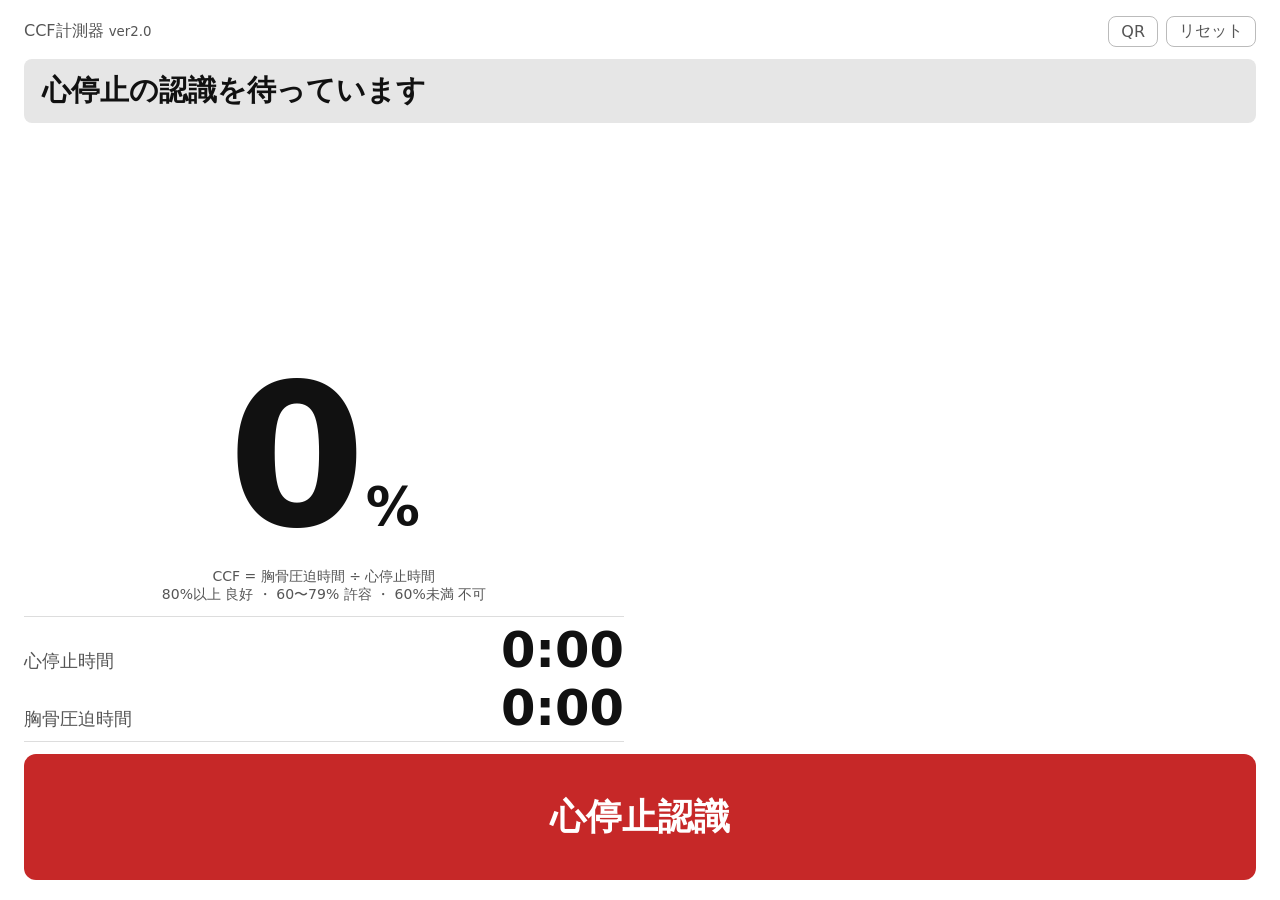
==== index.html @ 2d4a33b4 "「結果を表示」と「結果を渡す」、スマホ用と大きな画面用の表示 - 終了後のボタンを「結果を表示」と「結果を渡す」にした - 「結果を渡す」で、QR コード・リンク・リンクを送るボタンを 1 つの画面に" ====
<!DOCTYPE html>
<!--

This program is a modified version of "CCF 1.3.1" (https://lawngreen.github.io/CCF/).

Copyright 2016 Takeshi KODAKA
kodaka@tokyo-med.ac.jp

Copyright 2023-2026 keiimai (https://github.com/keiimai)
Modified from the original. Last modified: 2026-10-24.

This program is free software:
you can redistribute it and/or modify it under the terms of the GNU General Public License
as published by the Free Software Foundation,
either version 3 of the License, or (at your option) any later version.

This program is distributed in the hope that it will be useful,
but WITHOUT ANY WARRANTY;
without even the implied warranty of MERCHANTABILITY or FITNESS FOR A PARTICULAR PURPOSE.
See the GNU General Public License for more details.

You should have received a copy of the GNU General Public License along with this program
(see the LICENSE file).
If not, see <https://www.gnu.org/licenses/>.

-->
<html lang="ja">
<head>
  <meta charset="UTF-8" />
  <meta name="viewport" content="width=device-width, initial-scale=1.0, viewport-fit=cover" />
  <title>川崎ECCトレーニングサイト CCF計測器 ver2.0</title>
  <link rel="stylesheet" href="css/style.css" />
  <link rel="stylesheet" href="css/qr.css" />
  <link rel="manifest" href="manifest.webmanifest" />
  <link rel="apple-touch-icon" href="icons/icon-180.png" />
  <meta name="theme-color" content="#228b22" />
</head>

<body>
  <div class="app">
    <header>
      <span class="title">CCF計測器 <small>ver2.0</small></span>
      <div class="header-buttons">
        <button type="button" id="button-qr">QR</button>
        <button type="button" id="button-reset">リセット</button>
      </div>
    </header>

    <div id="status-banner" class="banner tone-neutral">
      <span id="status-text">心停止の認識を待っています</span>
      <span id="live-gap" class="num"></span>
    </div>

    <div id="ccf-block" class="ccf">
      <div><span id="ccf-value" class="num">0</span><span class="ccf-unit">%</span></div>
      <span id="ccf-rating"></span>
    </div>
    <p id="legend" class="legend"></p>

    <dl class="times">
      <div><dt>心停止時間</dt><dd id="time-arrest" class="num">0:00</dd></div>
      <div><dt>胸骨圧迫時間</dt><dd id="time-compression" class="num">0:00</dd></div>
    </dl>

    <section class="log-area">
      <p id="log-summary"></p>
      <ol id="log" class="num"></ol>
    </section>

    <div class="controls">
      <button type="button" id="button-finish" hidden>終了（ROSC・蘇生中止）</button>
      <div id="main-row" class="main-row">
        <button type="button" id="button-main" class="tone-arrest">心停止認識</button>
        <button type="button" id="button-defib" hidden><span id="defib-label">初回除細動</span><span id="defib-elapsed" class="num"></span></button>
      </div>
      <div id="result-row" class="result-row" hidden>
        <button type="button" id="button-show-result">結果を表示</button>
        <button type="button" id="button-handoff">結果を渡す</button>
      </div>
    </div>
  </div>

  <div id="qr-overlay" class="qr-overlay" data-opener="button-qr" role="dialog" aria-modal="true" aria-label="このページの QR コード" hidden>
    <p class="qr-heading">このページの QR コード</p>
    <!-- QR コードの画像と URL は src/make_qr.py で作る（手で書き換えない） -->
    <!-- qr:begin -->
    <img class="qr-image" width="37" height="37" alt="QR コード：https://keiimai.github.io/kwskCCF/"
      src="[data-uri]" />
    <p class="qr-url">https://keiimai.github.io/kwskCCF/</p>
    <!-- qr:end -->
    <p class="qr-trademark">QRコードは株式会社デンソーウェーブの登録商標です</p>
    <button type="button" class="qr-close">閉じる</button>
  </div>

  <div id="handoff-overlay" class="qr-overlay" role="dialog" aria-modal="true" aria-label="結果を渡す" hidden>
    <p class="qr-heading">結果を渡す</p>
    <canvas id="handoff-qr" class="qr-image handoff-qr" role="img" aria-label="結果ページを開く図"></canvas>
    <p class="qr-note">iPad などのカメラで読み取ると、<br />大きな画面で結果が開きます。</p>
    <p class="handoff-hint">カメラで読めない PC には、リンクを送ります。</p>
    <input type="text" id="handoff-url" class="link-field qr-keep" readonly aria-label="結果ページのリンク" />
    <button type="button" id="handoff-send" class="handoff-send qr-keep"></button>
    <p id="handoff-message" class="qr-note handoff-message" aria-live="polite"></p>
    <button type="button" class="qr-close">閉じる</button>
  </div>

  <script src="js/timer.js"></script>
  <script src="js/labels.js"></script>
  <script src="js/qrcode.js"></script>
  <script src="js/share.js"></script>
  <script src="js/handoff.js"></script>
  <script src="js/app.js"></script>
  <script src="js/qr.js"></script>
  <script src="js/offline.js"></script>
</body>
</html>
---- css/style.css ----
/*
 * SPDX-License-Identifier: GPL-3.0-or-later
 * Copyright 2016 Takeshi KODAKA (original: CCF 1.3.1)
 * Copyright 2023-2026 keiimai (modifications)
 */

/* 色。js/labels.js の tone と対応する */
:root {
  --text: #111;
  --muted: #555;
  --line: #ddd;
  --neutral: #e6e6e6;

  --good: #1e7b34;        /* 良好・圧迫中 */
  --good-bg: #e3f4e6;
  --good-fill: #228b22;

  --acceptable: #8a5a00;  /* 許容・初回圧迫前・中断中・除細動前 */
  --acceptable-bg: #fff1c2;
  --warning-fill: #f2b705;
  --on-warning: #2b1d00;

  --poor: #b71c1c;        /* 不可・10秒超の中断・1分超の除細動 */
  --poor-bg: #fde7e7;
  --danger-fill: #c62828;

  --start-fill: #2f3b45;  /* 圧迫開始ボタン */
}

html,
body {
  height: 100%;
}

body {
  margin: 0;
  background-color: #fff;
  color: var(--text);
  font-family: system-ui, -apple-system, "Hiragino Sans", "Noto Sans JP", sans-serif;
}

/* 画面の高さに収め、ボタンは常に一番下に置く。ログだけがスクロールする */
.app {
  display: flex;
  flex-direction: column;
  gap: 8px;
  height: 100vh;
  height: 100dvh;
  max-width: 640px;
  margin: 0 auto;
  padding: 8px 12px calc(12px + env(safe-area-inset-bottom));
  box-sizing: border-box;
}

.num {
  font-variant-numeric: tabular-nums;
}

button {
  -webkit-appearance: none;
  appearance: none;
  font-family: inherit;
  border-radius: 8px;
  cursor: pointer;
  /* 連打したときにダブルタップで拡大されたり文字が選択されたりしないように */
  touch-action: manipulation;
  -webkit-user-select: none;
  user-select: none;
  -webkit-tap-highlight-color: transparent;
}

[hidden] {
  display: none !important;
}

header {
  display: flex;
  justify-content: space-between;
  align-items: center;
}

.title {
  font-size: 14px;
  color: var(--muted);
}

.header-buttons {
  display: flex;
  gap: 8px;
}

#button-qr,
#button-reset {
  font-size: 14px;
  padding: 4px 12px;
  background-color: #fff;
  color: var(--muted);
  border: 1px solid #bbb;
}

.banner {
  display: flex;
  justify-content: space-between;
  align-items: center;
  border-radius: 8px;
  padding: 10px 14px;
  font-size: clamp(18px, 5.5vw, 28px);
  font-weight: bold;
}

.banner.tone-neutral { background-color: var(--neutral); color: var(--text); }
.banner.tone-warning { background-color: var(--warning-fill); color: var(--on-warning); }
.banner.tone-good { background-color: var(--good-fill); color: #fff; }
.banner.tone-danger { background-color: var(--danger-fill); color: #fff; }

.ccf {
  display: flex;
  align-items: center;
  justify-content: center;
  gap: 12px;
  font-weight: bold;
}

#ccf-value {
  font-size: clamp(64px, 26vw, 160px);
  line-height: 1;
}

.ccf-unit {
  font-size: clamp(24px, 8vw, 56px);
}

#ccf-rating {
  font-size: clamp(18px, 5.5vw, 30px);
  padding: 4px 12px;
  border-radius: 8px;
}

#ccf-rating:empty {
  display: none;
}

.rating-good { color: var(--good); }
.rating-good #ccf-rating { background-color: var(--good-bg); }
.rating-acceptable { color: var(--acceptable); }
.rating-acceptable #ccf-rating { background-color: var(--acceptable-bg); }
.rating-poor { color: var(--poor); }
.rating-poor #ccf-rating { background-color: var(--poor-bg); }

.legend {
  margin: 0;
  text-align: center;
  font-size: 12px;
  color: var(--muted);
  white-space: pre-line;
}

.times {
  margin: 0;
  padding: 4px 0;
  border-top: 1px solid var(--line);
  border-bottom: 1px solid var(--line);
}

.times div {
  display: flex;
  justify-content: space-between;
  align-items: baseline;
}

.times dt {
  font-size: 15px;
  color: var(--muted);
}

.times dd {
  margin: 0;
  font-size: clamp(24px, 7vw, 40px);
  font-weight: bold;
}

.log-area {
  flex: 1;
  min-height: 0;
  overflow-y: auto;
}

#log-summary {
  margin: 0 0 4px;
  font-size: 14px;
  color: var(--muted);
}

#log {
  list-style: none;
  margin: 0;
  padding: 0;
  display: flex;
  flex-direction: column;
  gap: 4px;
}

/* 1 行 = 見出し・長さ・始まった時刻。列の幅をそろえて、上から順に読めるようにする */
.log-item {
  display: grid;
  grid-template-columns: 9em 6.5em 1fr;
  align-items: baseline;
  gap: 8px;
  font-size: 15px;
  padding: 4px 8px;
  border-radius: 6px;
  background-color: #f3f3f3;
}

.log-duration {
  text-align: right;
}

.log-item.good {
  background-color: var(--good-bg);
  color: var(--good);
  font-weight: bold;
}

.log-item.over {
  background-color: var(--poor-bg);
  color: var(--poor);
  font-weight: bold;
}

.log-note {
  font-size: 12px;
  font-weight: normal;
  color: var(--muted);
}

.log-item.over .log-note {
  color: inherit;
}

/* 下のボタン。一番押す胸骨圧迫ボタンを一番大きく、親指の届く位置に置く。
   終了ボタンは 1 回押すと終了するので、押し間違えないよう胸骨圧迫ボタンとの間を空ける。
   初回除細動ボタンは胸骨圧迫ボタンの右に並べ、押すと消える */
.controls {
  display: flex;
  flex-direction: column;
  gap: 32px;
}

#button-finish {
  height: 44px;
  font-size: 16px;
  background-color: #fff;
  color: var(--text);
  border: 1px solid #bbb;
}

.main-row {
  display: flex;
  gap: 12px;
}

#button-main {
  flex: 1;
  height: clamp(88px, 16vh, 140px);
  font-size: clamp(22px, 7vw, 32px);
  font-weight: bold;
  color: #fff;
  border: none;
  border-radius: 12px;
}

#button-main.tone-arrest { background-color: var(--danger-fill); }
#button-main.tone-start { background-color: var(--start-fill); }
#button-main.tone-stop { background-color: var(--good-fill); }

#button-defib {
  width: 34%;
  font-size: clamp(16px, 4.8vw, 22px);
  font-weight: bold;
  border: none;
  border-radius: 12px;
}

#button-defib span {
  display: block;
}

#button-defib.tone-defib { background-color: var(--warning-fill); color: var(--on-warning); }
#button-defib.tone-late { background-color: var(--danger-fill); color: #fff; }

/* 終了後は、計測のボタンの場所に結果を渡すボタンを出す */
.result-row {
  display: flex;
  gap: 12px;
}

.result-row button {
  flex: 1;
  height: 72px;
  font-size: clamp(17px, 5vw, 22px);
  font-weight: bold;
  border-radius: 12px;
}

#button-show-result {
  background-color: var(--start-fill);
  color: #fff;
  border: none;
}

#button-handoff {
  background-color: #fff;
  color: var(--text);
  border: 1px solid #bbb;
}

/*
 * iPad や PC のブラウザなど、大きな画面（幅 768px 以上・高さ 600px 以上）。
 * 機種ではなく画面の大きさで切り替える（iPad の Safari は Mac と名乗ることがあるため）。
 * iPhone の横向きは高さが足りないので、スマホ用のままにする
 */
@media (min-width: 768px) and (min-height: 600px) {
  .app {
    max-width: 1400px;
    gap: 12px;
    padding: 16px 24px calc(20px + env(safe-area-inset-bottom));
  }

  .title,
  #button-qr,
  #button-reset { font-size: 16px; }

  .banner {
    padding: 12px 18px;
    font-size: clamp(24px, 3.2vh, 34px);
  }

  #ccf-value { font-size: clamp(120px, 22vh, 240px); }
  .ccf-unit { font-size: clamp(40px, 6vh, 72px); }
  #ccf-rating { font-size: clamp(24px, 3.4vh, 36px); }
  .legend { font-size: 14px; }
  .times dt { font-size: 18px; }
  .times dd { font-size: clamp(36px, 5.5vh, 56px); }
  #log-summary { font-size: 16px; }

  .log-item {
    font-size: 18px;
    padding: 6px 10px;
  }

  .log-note { font-size: 14px; }

  #button-finish {
    height: 52px;
    font-size: 18px;
  }

  #button-main {
    height: clamp(110px, 14vh, 160px);
    font-size: clamp(30px, 4vh, 40px);
  }

  #button-defib {
    width: 28%;
    font-size: clamp(22px, 3vh, 30px);
  }

  .result-row button {
    height: 88px;
    font-size: 26px;
  }
}

/* 大きな画面の横向き：左に CCF と時間、右にログを並べ、ボタンは下に横長に置く */
@media (min-width: 768px) and (min-height: 600px) and (orientation: landscape) {
  .app {
    display: grid;
    grid-template-columns: minmax(0, 1fr) minmax(0, 1fr);
    grid-template-rows: auto auto 1fr auto auto auto;
    grid-template-areas:
      "header header"
      "banner banner"
      "ccf log"
      "legend log"
      "times log"
      "controls controls";
    column-gap: 32px;
  }

  header { grid-area: header; }
  .banner { grid-area: banner; }
  /* CCF は説明のすぐ上に寄せる */
  .ccf { grid-area: ccf; align-self: end; }
  .legend { grid-area: legend; }
  .times { grid-area: times; }
  .log-area { grid-area: log; }
  .controls { grid-area: controls; }
}
---- css/qr.css ----
/*
 * SPDX-License-Identifier: GPL-3.0-or-later
 * Copyright 2023-2026 keiimai
 */

.qr-overlay {
  position: fixed;
  top: 0;
  right: 0;
  bottom: 0;
  left: 0;
  z-index: 2000;
  display: flex;
  flex-direction: column;
  align-items: center;
  justify-content: center;
  gap: 16px;
  padding: 16px;
  box-sizing: border-box;
  background-color: #fff;
  color: #111;
  font-family: system-ui, -apple-system, "Hiragino Sans", "Noto Sans JP", sans-serif;
  text-align: center;
}

.qr-overlay[hidden] {
  display: none;
}

.qr-heading {
  margin: 0;
  font-size: 20px;
  font-weight: bold;
}

/*
 * ページの QR は 1 マス = 1 ピクセルの小さな PNG、結果を渡す画面の図は canvas に描く。
 * 画面の幅と高さの小さいほうに合わせて拡大し、ぼやけないようにマスの角をそのまま保つ。
 */
.qr-image {
  display: block;
  width: min(80vw, 60vh);
  height: auto;
  image-rendering: crisp-edges;
  image-rendering: pixelated;
}

.qr-note {
  margin: 0;
  font-size: 15px;
  line-height: 1.5;
  white-space: pre-line;
}

/* 結果を渡す画面。説明やリンクの欄が増えるぶん、図を少し小さくする */
.handoff-qr {
  width: min(70vw, 40vh);
}

.handoff-hint {
  margin: 0;
  font-size: 13px;
  color: #555;
}

/* リンクの欄とボタンは、押しても画面を閉じない（.qr-keep） */
.link-field {
  box-sizing: border-box;
  width: min(90vw, 560px);
  padding: 10px 12px;
  border: 1px solid #bbb;
  border-radius: 8px;
  font-family: inherit;
  font-size: 14px;
  color: #111;
  background-color: #f7f7f7;
  -webkit-user-select: text;
  user-select: text;
}

.handoff-send {
  -webkit-appearance: none;
  appearance: none;
  width: min(90vw, 560px);
  height: 52px;
  border: none;
  border-radius: 12px;
  background-color: #2f3b45;
  color: #fff;
  font-family: inherit;
  font-size: 18px;
  font-weight: bold;
  cursor: pointer;
  touch-action: manipulation;
}

.handoff-message:empty {
  display: none;
}

.qr-url {
  margin: 0;
  font-size: 14px;
  color: #555;
  word-break: break-all;
}

/* 登録商標文。小さく、ただし読める大きさで表示する */
.qr-trademark {
  margin: 0;
  font-size: 12px;
  color: #555;
}

.qr-close {
  -webkit-appearance: none;
  appearance: none;
  font-family: inherit;
  font-size: 18px;
  padding: 10px 32px;
  border: 1px solid #bbb;
  border-radius: 8px;
  background-color: #fff;
  color: #111;
  cursor: pointer;
  touch-action: manipulation;
}
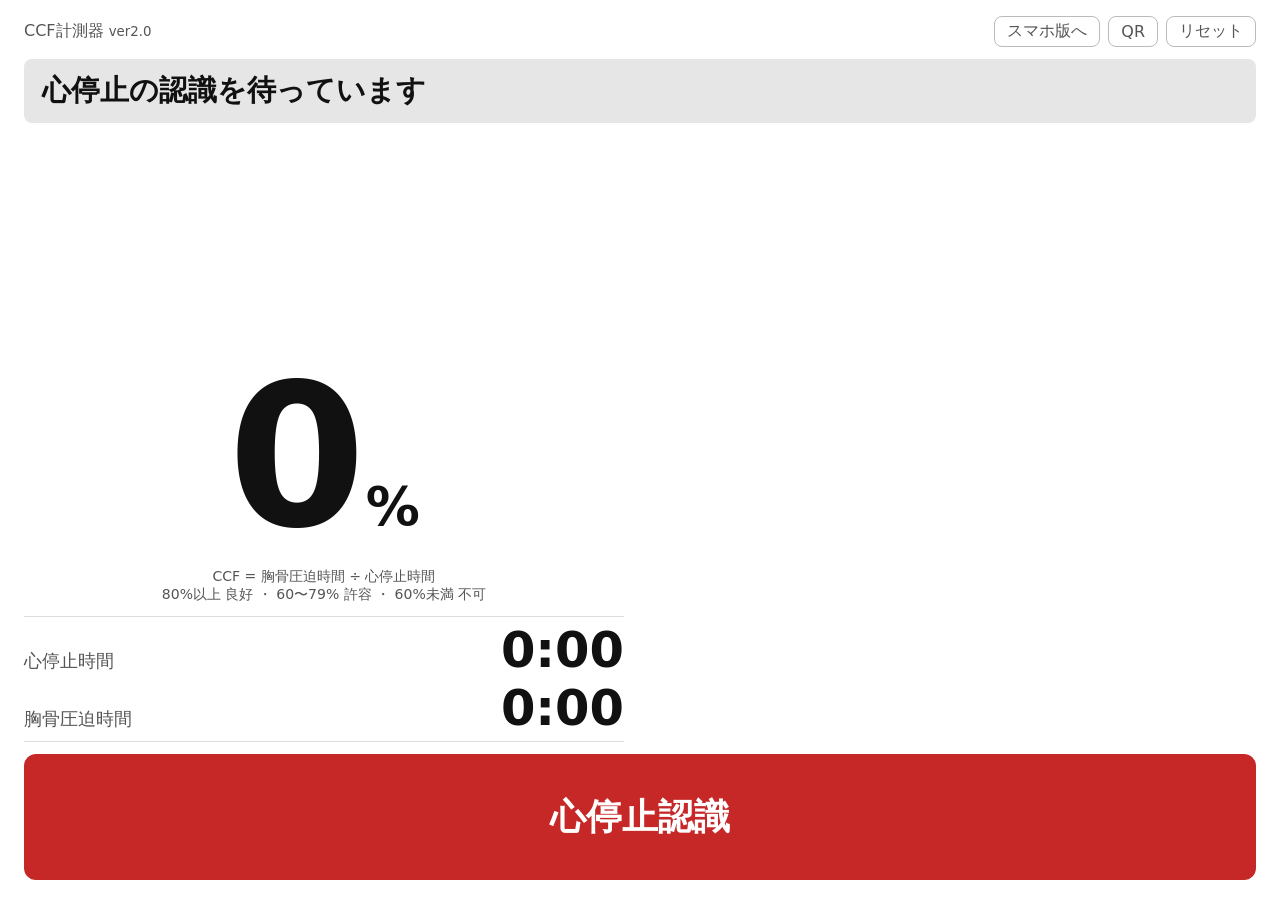
==== commit 2cf4bd99: "iPad や PC で、スマホ版とタブレット版を切り替えるボタンを付けた - 計測画面と結果ページの右上に「スマホ版へ」「タブレット版へ」を置いた（大きな画面のときだけ）。 - 大きな画面用の CSS" ====
--- a/index.html
+++ b/index.html
@@ -7,7 +7,7 @@
 kodaka@tokyo-med.ac.jp
 
 Copyright 2023-2026 keiimai (https://github.com/keiimai)
-Modified from the original. Last modified: 2026-10-24.
+Modified from the original. Last modified: 2026-10-27.
 
 This program is free software:
 you can redistribute it and/or modify it under the terms of the GNU General Public License
@@ -24,13 +24,14 @@
 If not, see <https://www.gnu.org/licenses/>.
 
 -->
-<html lang="ja">
+<html lang="ja" class="layout-auto">
 <head>
   <meta charset="UTF-8" />
   <meta name="viewport" content="width=device-width, initial-scale=1.0, viewport-fit=cover" />
   <title>川崎ECCトレーニングサイト CCF計測器 ver2.0</title>
   <link rel="stylesheet" href="css/style.css" />
   <link rel="stylesheet" href="css/qr.css" />
+  <script src="js/layout.js"></script>
   <link rel="manifest" href="manifest.webmanifest" />
   <link rel="apple-touch-icon" href="icons/icon-180.png" />
   <meta name="theme-color" content="#228b22" />
@@ -41,6 +42,7 @@
     <header>
       <span class="title">CCF計測器 <small>ver2.0</small></span>
       <div class="header-buttons">
+        <button type="button" id="button-layout">スマホ版へ</button>
         <button type="button" id="button-qr">QR</button>
         <button type="button" id="button-reset">リセット</button>
       </div>
--- a/css/style.css
+++ b/css/style.css
@@ -89,6 +89,7 @@
   gap: 8px;
 }
 
+#button-layout,
 #button-qr,
 #button-reset {
   font-size: 14px;
@@ -98,6 +99,17 @@
   border: 1px solid #bbb;
 }
 
+/* スマホ版とタブレット版の切り替え（js/layout.js）。どちらの表示も使える大きな画面でだけ出す */
+#button-layout {
+  display: none;
+}
+
+@media (min-width: 768px) and (min-height: 600px) {
+  #button-layout {
+    display: inline-block;
+  }
+}
+
 .banner {
   display: flex;
   justify-content: space-between;
@@ -121,17 +133,18 @@
   font-weight: bold;
 }
 
+/* スマホでは、ログが見える高さを残すため大きくしすぎない */
 #ccf-value {
-  font-size: clamp(64px, 26vw, 160px);
+  font-size: clamp(56px, 17vw, 96px);
   line-height: 1;
 }
 
 .ccf-unit {
-  font-size: clamp(24px, 8vw, 56px);
+  font-size: clamp(20px, 6vw, 36px);
 }
 
 #ccf-rating {
-  font-size: clamp(18px, 5.5vw, 30px);
+  font-size: clamp(16px, 4.8vw, 24px);
   padding: 4px 12px;
   border-radius: 8px;
 }
@@ -318,55 +331,57 @@
 /*
  * iPad や PC のブラウザなど、大きな画面（幅 768px 以上・高さ 600px 以上）。
  * 機種ではなく画面の大きさで切り替える（iPad の Safari は Mac と名乗ることがあるため）。
- * iPhone の横向きは高さが足りないので、スマホ用のままにする
+ * iPhone の横向きは高さが足りないので、スマホ用のままにする。
+ * 「スマホ版へ」を押すと <html> から layout-auto が外れ、大きな画面でもスマホ用の表示になる
  */
 @media (min-width: 768px) and (min-height: 600px) {
-  .app {
+  .layout-auto .app {
     max-width: 1400px;
     gap: 12px;
     padding: 16px 24px calc(20px + env(safe-area-inset-bottom));
   }
 
-  .title,
-  #button-qr,
-  #button-reset { font-size: 16px; }
-
-  .banner {
+  .layout-auto .title,
+  .layout-auto #button-layout,
+  .layout-auto #button-qr,
+  .layout-auto #button-reset { font-size: 16px; }
+
+  .layout-auto .banner {
     padding: 12px 18px;
     font-size: clamp(24px, 3.2vh, 34px);
   }
 
-  #ccf-value { font-size: clamp(120px, 22vh, 240px); }
-  .ccf-unit { font-size: clamp(40px, 6vh, 72px); }
-  #ccf-rating { font-size: clamp(24px, 3.4vh, 36px); }
-  .legend { font-size: 14px; }
-  .times dt { font-size: 18px; }
-  .times dd { font-size: clamp(36px, 5.5vh, 56px); }
-  #log-summary { font-size: 16px; }
-
-  .log-item {
+  .layout-auto #ccf-value { font-size: clamp(120px, 22vh, 240px); }
+  .layout-auto .ccf-unit { font-size: clamp(40px, 6vh, 72px); }
+  .layout-auto #ccf-rating { font-size: clamp(24px, 3.4vh, 36px); }
+  .layout-auto .legend { font-size: 14px; }
+  .layout-auto .times dt { font-size: 18px; }
+  .layout-auto .times dd { font-size: clamp(36px, 5.5vh, 56px); }
+  .layout-auto #log-summary { font-size: 16px; }
+
+  .layout-auto .log-item {
     font-size: 18px;
     padding: 6px 10px;
   }
 
-  .log-note { font-size: 14px; }
-
-  #button-finish {
+  .layout-auto .log-note { font-size: 14px; }
+
+  .layout-auto #button-finish {
     height: 52px;
     font-size: 18px;
   }
 
-  #button-main {
+  .layout-auto #button-main {
     height: clamp(110px, 14vh, 160px);
     font-size: clamp(30px, 4vh, 40px);
   }
 
-  #button-defib {
+  .layout-auto #button-defib {
     width: 28%;
     font-size: clamp(22px, 3vh, 30px);
   }
 
-  .result-row button {
+  .layout-auto .result-row button {
     height: 88px;
     font-size: 26px;
   }
@@ -374,7 +389,7 @@
 
 /* 大きな画面の横向き：左に CCF と時間、右にログを並べ、ボタンは下に横長に置く */
 @media (min-width: 768px) and (min-height: 600px) and (orientation: landscape) {
-  .app {
+  .layout-auto .app {
     display: grid;
     grid-template-columns: minmax(0, 1fr) minmax(0, 1fr);
     grid-template-rows: auto auto 1fr auto auto auto;
@@ -388,12 +403,12 @@
     column-gap: 32px;
   }
 
-  header { grid-area: header; }
-  .banner { grid-area: banner; }
+  .layout-auto header { grid-area: header; }
+  .layout-auto .banner { grid-area: banner; }
   /* CCF は説明のすぐ上に寄せる */
-  .ccf { grid-area: ccf; align-self: end; }
-  .legend { grid-area: legend; }
-  .times { grid-area: times; }
-  .log-area { grid-area: log; }
-  .controls { grid-area: controls; }
-}
+  .layout-auto .ccf { grid-area: ccf; align-self: end; }
+  .layout-auto .legend { grid-area: legend; }
+  .layout-auto .times { grid-area: times; }
+  .layout-auto .log-area { grid-area: log; }
+  .layout-auto .controls { grid-area: controls; }
+}
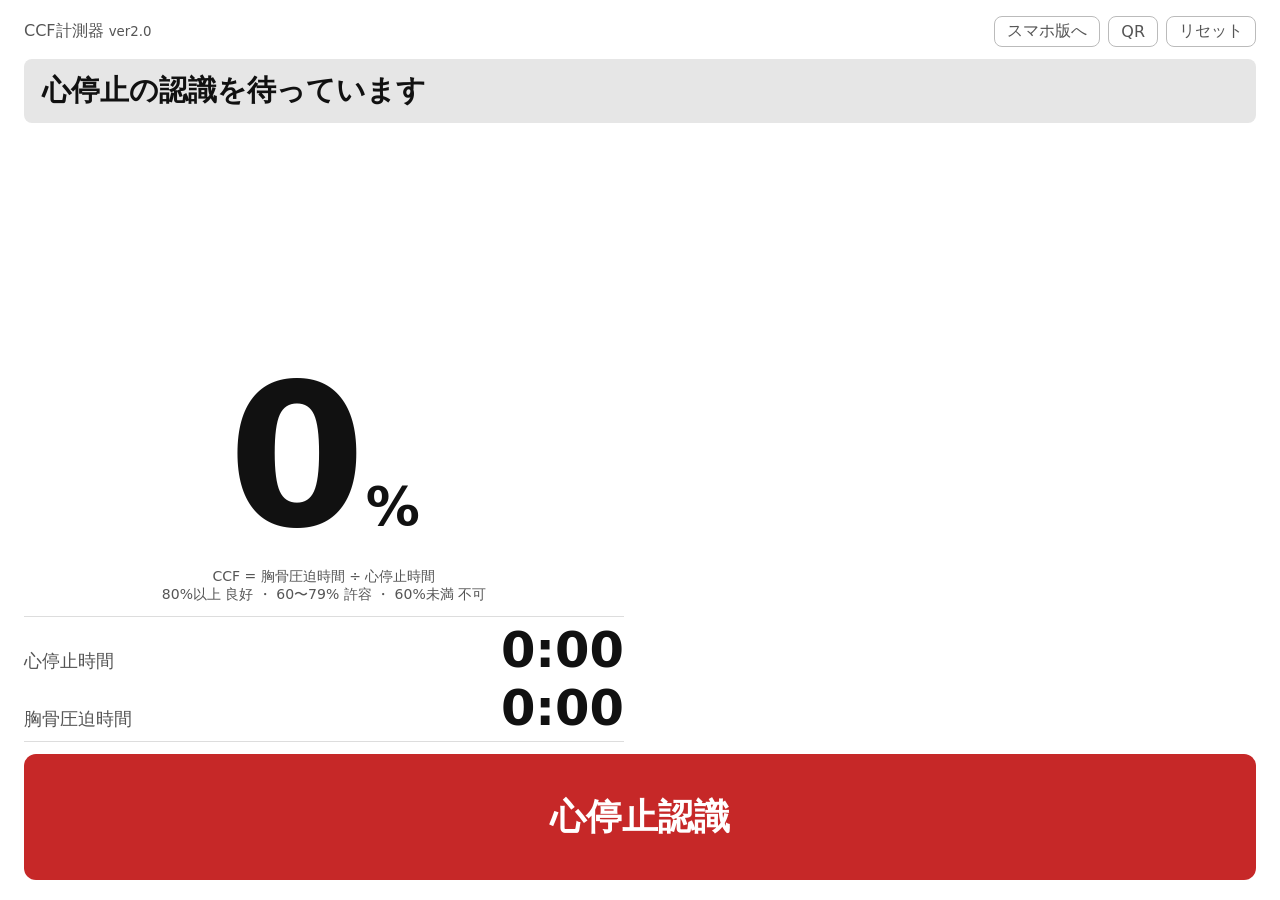
==== commit 63c7f328: "切り替えボタンを、iPad mini の縦向きや狭いウィンドウでも出るようにした - ボタンを出すかは、ウィンドウではなく端末の画面の短い辺（600px 以上）で決める。スマホでは出さない。 - タブ" ====
--- a/index.html
+++ b/index.html
@@ -24,7 +24,7 @@
 If not, see <https://www.gnu.org/licenses/>.
 
 -->
-<html lang="ja" class="layout-auto">
+<html lang="ja">
 <head>
   <meta charset="UTF-8" />
   <meta name="viewport" content="width=device-width, initial-scale=1.0, viewport-fit=cover" />
@@ -42,7 +42,7 @@
     <header>
       <span class="title">CCF計測器 <small>ver2.0</small></span>
       <div class="header-buttons">
-        <button type="button" id="button-layout">スマホ版へ</button>
+        <button type="button" id="button-layout" hidden>スマホ版へ</button>
         <button type="button" id="button-qr">QR</button>
         <button type="button" id="button-reset">リセット</button>
       </div>
--- a/css/style.css
+++ b/css/style.css
@@ -99,17 +99,6 @@
   border: 1px solid #bbb;
 }
 
-/* スマホ版とタブレット版の切り替え（js/layout.js）。どちらの表示も使える大きな画面でだけ出す */
-#button-layout {
-  display: none;
-}
-
-@media (min-width: 768px) and (min-height: 600px) {
-  #button-layout {
-    display: inline-block;
-  }
-}
-
 .banner {
   display: flex;
   justify-content: space-between;
@@ -329,67 +318,64 @@
 }
 
 /*
- * iPad や PC のブラウザなど、大きな画面（幅 768px 以上・高さ 600px 以上）。
- * 機種ではなく画面の大きさで切り替える（iPad の Safari は Mac と名乗ることがあるため）。
- * iPhone の横向きは高さが足りないので、スマホ用のままにする。
- * 「スマホ版へ」を押すと <html> から layout-auto が外れ、大きな画面でもスマホ用の表示になる
+ * タブレット版（iPad や PC のブラウザなど、大きな画面用）。<html> に layout-large があるときだけ効く。
+ * layout-large は js/layout.js が付ける。ふだんは画面の大きさ（幅 768px 以上・高さ 600px 以上）で決め、
+ * 「スマホ版へ」「タブレット版へ」を押したときは、その選んだ表示にする
  */
-@media (min-width: 768px) and (min-height: 600px) {
-  .layout-auto .app {
-    max-width: 1400px;
-    gap: 12px;
-    padding: 16px 24px calc(20px + env(safe-area-inset-bottom));
-  }
-
-  .layout-auto .title,
-  .layout-auto #button-layout,
-  .layout-auto #button-qr,
-  .layout-auto #button-reset { font-size: 16px; }
-
-  .layout-auto .banner {
-    padding: 12px 18px;
-    font-size: clamp(24px, 3.2vh, 34px);
-  }
-
-  .layout-auto #ccf-value { font-size: clamp(120px, 22vh, 240px); }
-  .layout-auto .ccf-unit { font-size: clamp(40px, 6vh, 72px); }
-  .layout-auto #ccf-rating { font-size: clamp(24px, 3.4vh, 36px); }
-  .layout-auto .legend { font-size: 14px; }
-  .layout-auto .times dt { font-size: 18px; }
-  .layout-auto .times dd { font-size: clamp(36px, 5.5vh, 56px); }
-  .layout-auto #log-summary { font-size: 16px; }
-
-  .layout-auto .log-item {
-    font-size: 18px;
-    padding: 6px 10px;
-  }
-
-  .layout-auto .log-note { font-size: 14px; }
-
-  .layout-auto #button-finish {
-    height: 52px;
-    font-size: 18px;
-  }
-
-  .layout-auto #button-main {
-    height: clamp(110px, 14vh, 160px);
-    font-size: clamp(30px, 4vh, 40px);
-  }
-
-  .layout-auto #button-defib {
-    width: 28%;
-    font-size: clamp(22px, 3vh, 30px);
-  }
-
-  .layout-auto .result-row button {
-    height: 88px;
-    font-size: 26px;
-  }
-}
-
-/* 大きな画面の横向き：左に CCF と時間、右にログを並べ、ボタンは下に横長に置く */
-@media (min-width: 768px) and (min-height: 600px) and (orientation: landscape) {
-  .layout-auto .app {
+.layout-large .app {
+  max-width: 1400px;
+  gap: 12px;
+  padding: 16px 24px calc(20px + env(safe-area-inset-bottom));
+}
+
+.layout-large .title,
+.layout-large #button-layout,
+.layout-large #button-qr,
+.layout-large #button-reset { font-size: 16px; }
+
+.layout-large .banner {
+  padding: 12px 18px;
+  font-size: clamp(24px, 3.2vh, 34px);
+}
+
+.layout-large #ccf-value { font-size: clamp(120px, 22vh, 240px); }
+.layout-large .ccf-unit { font-size: clamp(40px, 6vh, 72px); }
+.layout-large #ccf-rating { font-size: clamp(24px, 3.4vh, 36px); }
+.layout-large .legend { font-size: 14px; }
+.layout-large .times dt { font-size: 18px; }
+.layout-large .times dd { font-size: clamp(36px, 5.5vh, 56px); }
+.layout-large #log-summary { font-size: 16px; }
+
+.layout-large .log-item {
+  font-size: 18px;
+  padding: 6px 10px;
+}
+
+.layout-large .log-note { font-size: 14px; }
+
+.layout-large #button-finish {
+  height: 52px;
+  font-size: 18px;
+}
+
+.layout-large #button-main {
+  height: clamp(110px, 14vh, 160px);
+  font-size: clamp(30px, 4vh, 40px);
+}
+
+.layout-large #button-defib {
+  width: 28%;
+  font-size: clamp(22px, 3vh, 30px);
+}
+
+.layout-large .result-row button {
+  height: 88px;
+  font-size: 26px;
+}
+
+/* タブレット版の横向き：左に CCF と時間、右にログを並べ、ボタンは下に横長に置く */
+@media (orientation: landscape) {
+  .layout-large .app {
     display: grid;
     grid-template-columns: minmax(0, 1fr) minmax(0, 1fr);
     grid-template-rows: auto auto 1fr auto auto auto;
@@ -403,12 +389,12 @@
     column-gap: 32px;
   }
 
-  .layout-auto header { grid-area: header; }
-  .layout-auto .banner { grid-area: banner; }
+  .layout-large header { grid-area: header; }
+  .layout-large .banner { grid-area: banner; }
   /* CCF は説明のすぐ上に寄せる */
-  .layout-auto .ccf { grid-area: ccf; align-self: end; }
-  .layout-auto .legend { grid-area: legend; }
-  .layout-auto .times { grid-area: times; }
-  .layout-auto .log-area { grid-area: log; }
-  .layout-auto .controls { grid-area: controls; }
-}
+  .layout-large .ccf { grid-area: ccf; align-self: end; }
+  .layout-large .legend { grid-area: legend; }
+  .layout-large .times { grid-area: times; }
+  .layout-large .log-area { grid-area: log; }
+  .layout-large .controls { grid-area: controls; }
+}
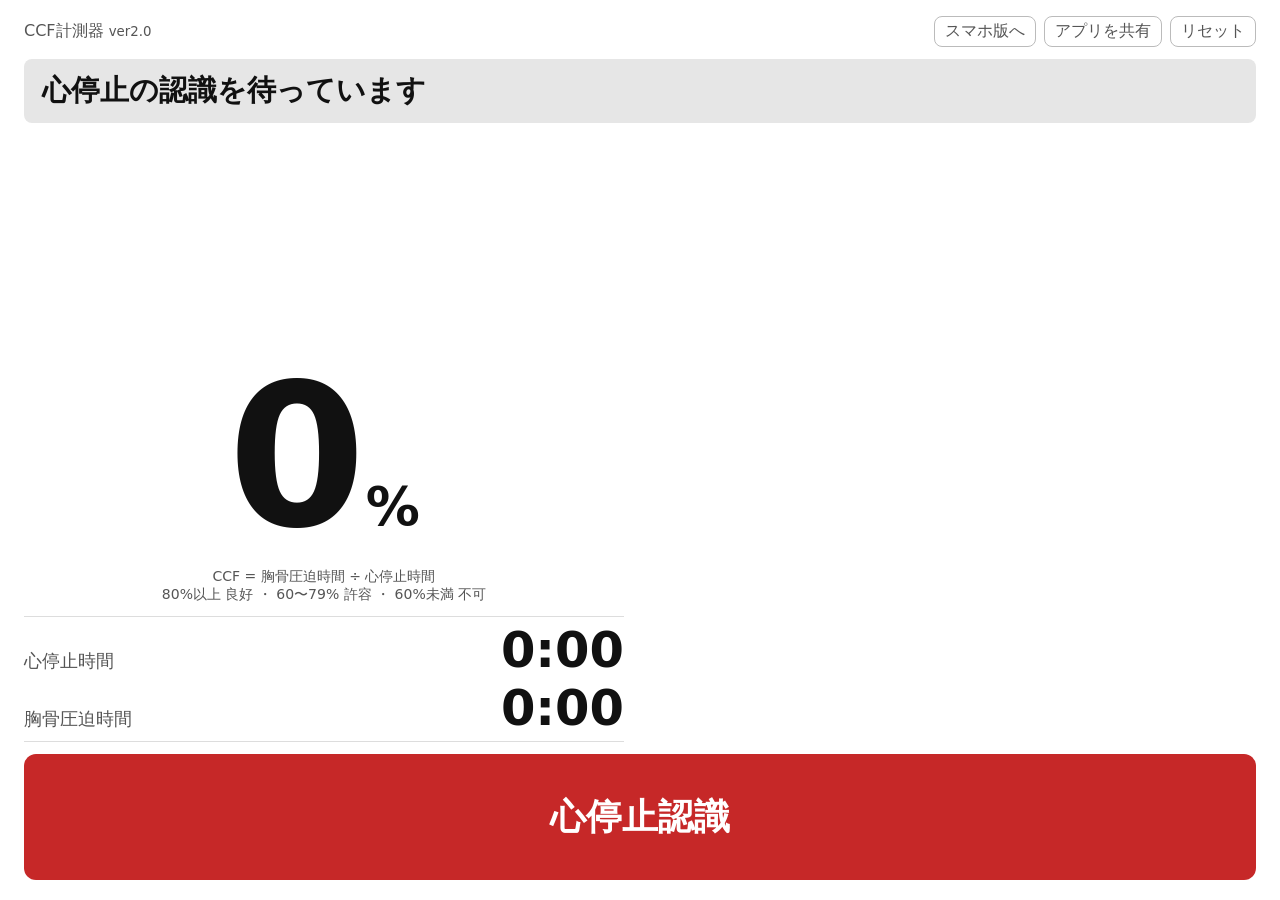
==== commit add6607f: "右上の「QR」ボタンの名前を「アプリを共有」にした - 結果の QR（「結果を渡す」）と取り違えないようにするため。 - 開いた画面の見出しも「アプリを共有」にし、「計測の結果は入っていません」と書き" ====
--- a/index.html
+++ b/index.html
@@ -43,7 +43,7 @@
       <span class="title">CCF計測器 <small>ver2.0</small></span>
       <div class="header-buttons">
         <button type="button" id="button-layout" hidden>スマホ版へ</button>
-        <button type="button" id="button-qr">QR</button>
+        <button type="button" id="button-qr">アプリを共有</button>
         <button type="button" id="button-reset">リセット</button>
       </div>
     </header>
@@ -82,8 +82,9 @@
     </div>
   </div>
 
-  <div id="qr-overlay" class="qr-overlay" data-opener="button-qr" role="dialog" aria-modal="true" aria-label="このページの QR コード" hidden>
-    <p class="qr-heading">このページの QR コード</p>
+  <div id="qr-overlay" class="qr-overlay" data-opener="button-qr" role="dialog" aria-modal="true" aria-label="アプリを共有" hidden>
+    <p class="qr-heading">アプリを共有</p>
+    <p class="qr-note">カメラで読み取ると、<br />この計測器が開きます。<br />計測の結果は入っていません。</p>
     <!-- QR コードの画像と URL は src/make_qr.py で作る（手で書き換えない） -->
     <!-- qr:begin -->
     <img class="qr-image" width="37" height="37" alt="QR コード：https://keiimai.github.io/kwskCCF/"
@@ -96,8 +97,10 @@
 
   <div id="handoff-overlay" class="qr-overlay" role="dialog" aria-modal="true" aria-label="結果を渡す" hidden>
     <p class="qr-heading">結果を渡す</p>
+    <p id="handoff-summary" class="handoff-summary"></p>
     <canvas id="handoff-qr" class="qr-image handoff-qr" role="img" aria-label="結果ページを開く図"></canvas>
     <p class="qr-note">iPad などのカメラで読み取ると、<br />大きな画面で結果が開きます。</p>
+    <p class="handoff-check">開いた結果の終了時刻と CCF が、<br />上と同じか確かめてください。</p>
     <p class="handoff-hint">カメラで読めない PC には、リンクを送ります。</p>
     <input type="text" id="handoff-url" class="link-field qr-keep" readonly aria-label="結果ページのリンク" />
     <button type="button" id="handoff-send" class="handoff-send qr-keep"></button>
--- a/css/style.css
+++ b/css/style.css
@@ -77,6 +77,7 @@
   display: flex;
   justify-content: space-between;
   align-items: center;
+  gap: 8px;
 }
 
 .title {
@@ -84,8 +85,15 @@
   color: var(--muted);
 }
 
+/* 折り返すときは、版の表記を途中で切らない */
+.title small {
+  white-space: nowrap;
+}
+
+/* 狭い画面では、ボタンの文字を折り返さず、左の題名のほうを折り返す */
 .header-buttons {
   display: flex;
+  flex-shrink: 0;
   gap: 8px;
 }
 
@@ -93,7 +101,8 @@
 #button-qr,
 #button-reset {
   font-size: 14px;
-  padding: 4px 12px;
+  padding: 4px 10px;
+  white-space: nowrap;
   background-color: #fff;
   color: var(--muted);
   border: 1px solid #bbb;
--- a/css/qr.css
+++ b/css/qr.css
@@ -13,7 +13,9 @@
   display: flex;
   flex-direction: column;
   align-items: center;
-  justify-content: center;
+  /* 画面の高さに収まらないときは、上下を切らずにスクロールできるようにする */
+  justify-content: flex-start;
+  overflow-y: auto;
   gap: 16px;
   padding: 16px;
   box-sizing: border-box;
@@ -21,6 +23,15 @@
   color: #111;
   font-family: system-ui, -apple-system, "Hiragino Sans", "Noto Sans JP", sans-serif;
   text-align: center;
+}
+
+/* 収まるときは上下の余白を同じにして、真ん中に置く */
+.qr-overlay > :first-child {
+  margin-top: auto;
+}
+
+.qr-overlay > :last-child {
+  margin-bottom: auto;
 }
 
 .qr-overlay[hidden] {
@@ -52,9 +63,52 @@
   white-space: pre-line;
 }
 
-/* 結果を渡す画面。説明やリンクの欄が増えるぶん、図を少し小さくする */
+/* 結果を渡す画面。説明やリンクの欄が増えるぶん、図を少し小さくし、間を詰める */
+#handoff-overlay {
+  gap: 12px;
+}
+
 .handoff-qr {
-  width: min(70vw, 40vh);
+  width: min(70vw, 34vh);
+}
+
+/* 渡す結果の終了時刻と CCF */
+.handoff-summary {
+  display: flex;
+  flex-wrap: wrap;
+  justify-content: center;
+  align-items: baseline;
+  gap: 4px 14px;
+  margin: 0;
+  padding: 8px 16px;
+  border-radius: 10px;
+  background-color: #f3f3f3;
+  font-size: 17px;
+  font-weight: bold;
+}
+
+.handoff-summary b {
+  font-size: 24px;
+}
+
+.handoff-summary em {
+  margin-left: 8px;
+  padding: 2px 8px;
+  border-radius: 6px;
+  font-size: 14px;
+  font-style: normal;
+}
+
+.handoff-ccf.rating-good em { background-color: var(--good-bg); }
+.handoff-ccf.rating-acceptable em { background-color: var(--acceptable-bg); }
+.handoff-ccf.rating-poor em { background-color: var(--poor-bg); }
+
+.handoff-check {
+  margin: 0;
+  font-size: 13px;
+  font-weight: bold;
+  line-height: 1.5;
+  color: #333;
 }
 
 .handoff-hint {
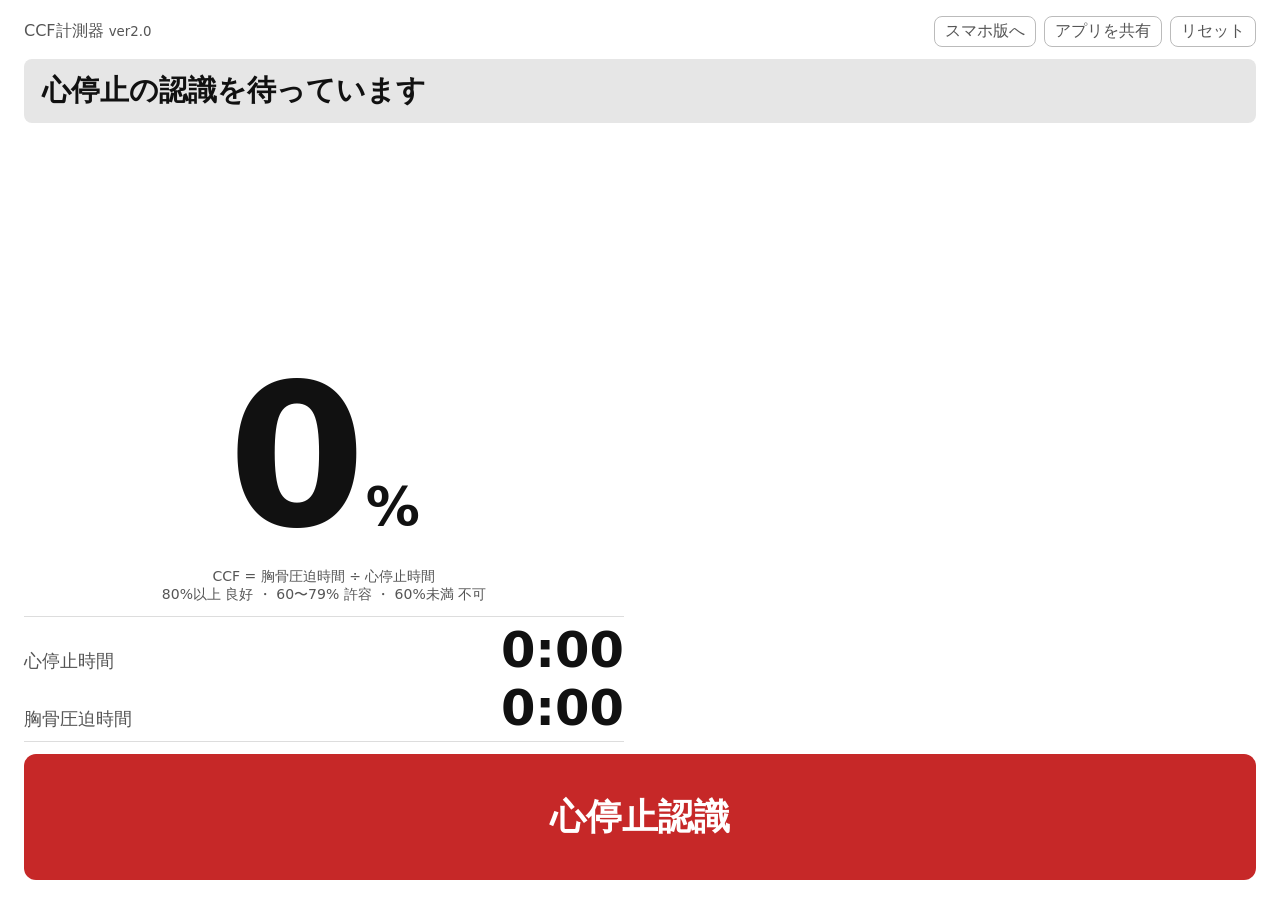
==== commit 04ffa35e: "「アプリを共有」の画面から、説明文と登録商標の一文を外した Co-Authored-By: Claude Opus 5.5 <noreply@anthropic.com>" ====
--- a/index.html
+++ b/index.html
@@ -84,14 +84,12 @@
 
   <div id="qr-overlay" class="qr-overlay" data-opener="button-qr" role="dialog" aria-modal="true" aria-label="アプリを共有" hidden>
     <p class="qr-heading">アプリを共有</p>
-    <p class="qr-note">カメラで読み取ると、<br />この計測器が開きます。<br />計測の結果は入っていません。</p>
     <!-- QR コードの画像と URL は src/make_qr.py で作る（手で書き換えない） -->
     <!-- qr:begin -->
     <img class="qr-image" width="37" height="37" alt="QR コード：https://keiimai.github.io/kwskCCF/"
       src="[data-uri]" />
     <p class="qr-url">https://keiimai.github.io/kwskCCF/</p>
     <!-- qr:end -->
-    <p class="qr-trademark">QRコードは株式会社デンソーウェーブの登録商標です</p>
     <button type="button" class="qr-close">閉じる</button>
   </div>
 
--- a/css/qr.css
+++ b/css/qr.css
@@ -159,13 +159,6 @@
   word-break: break-all;
 }
 
-/* 登録商標文。小さく、ただし読める大きさで表示する */
-.qr-trademark {
-  margin: 0;
-  font-size: 12px;
-  color: #555;
-}
-
 .qr-close {
   -webkit-appearance: none;
   appearance: none;
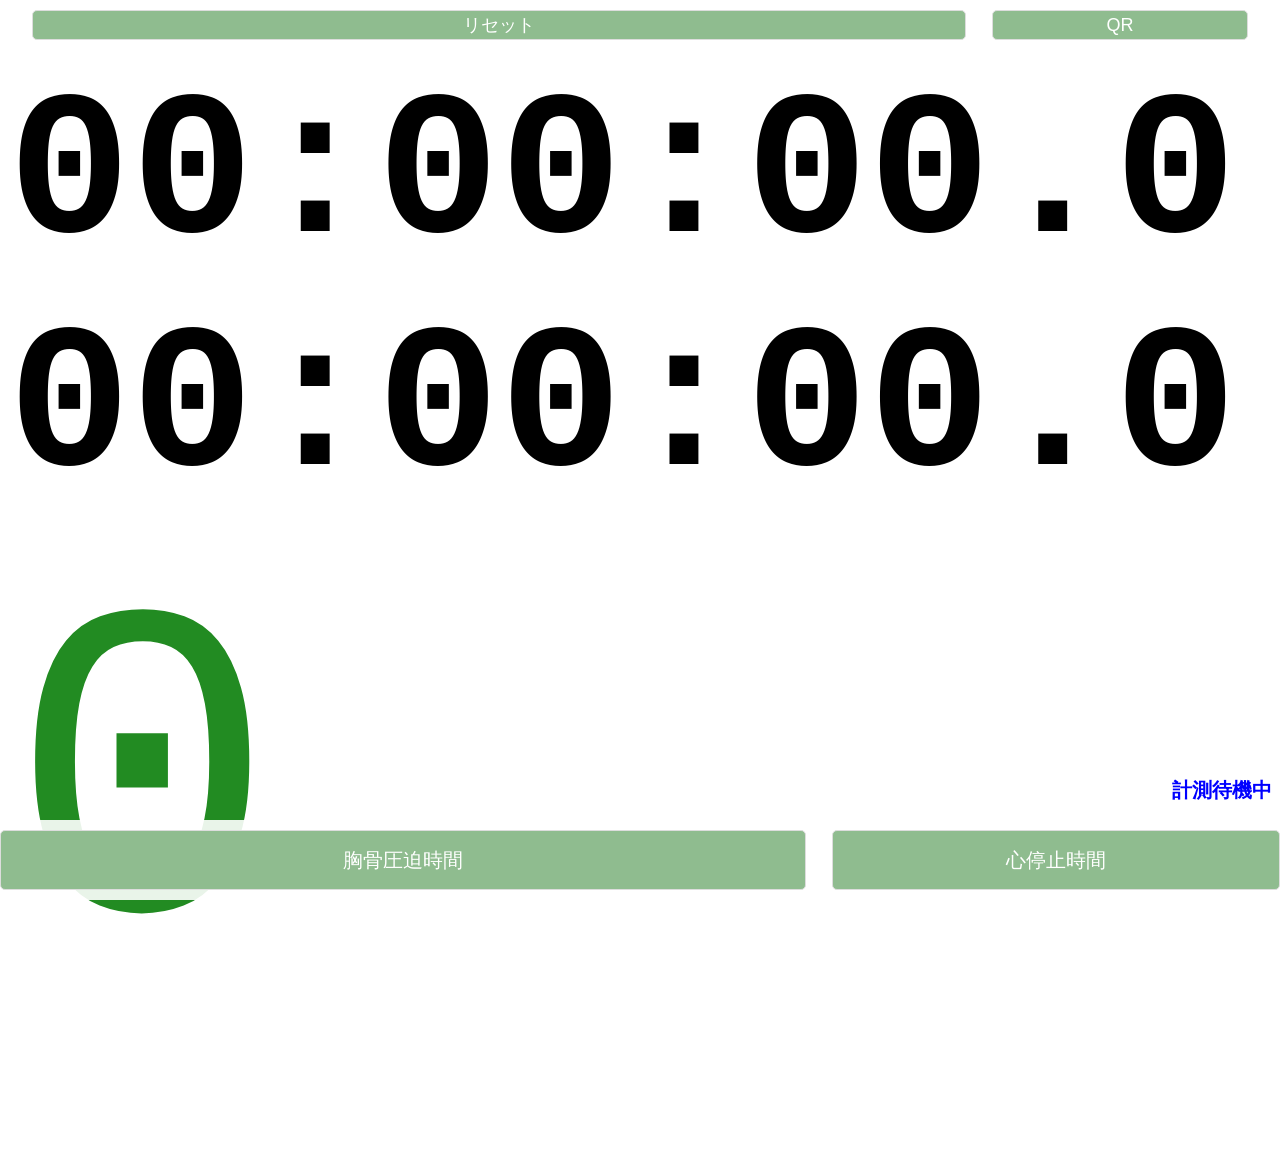
==== commit 5239400e: "initial commit (ver. 1.0)" ====
--- a/index.html
+++ b/index.html
@@ -7,7 +7,7 @@
 kodaka@tokyo-med.ac.jp
 
 Copyright 2023-2026 keiimai (https://github.com/keiimai)
-Modified from the original. Last modified: 2026-10-27.
+Modified from the original. Last modified: 2026-11-08.
 
 This program is free software:
 you can redistribute it and/or modify it under the terms of the GNU General Public License
@@ -27,90 +27,52 @@
 <html lang="ja">
 <head>
   <meta charset="UTF-8" />
-  <meta name="viewport" content="width=device-width, initial-scale=1.0, viewport-fit=cover" />
-  <title>川崎ECCトレーニングサイト CCF計測器 ver2.0</title>
+  <meta name="viewport" content="width=device-width, initial-scale=1.0" />
+  <title>川崎ECCトレーニングサイト CCF計測器 ver1.0</title>
   <link rel="stylesheet" href="css/style.css" />
   <link rel="stylesheet" href="css/qr.css" />
-  <script src="js/layout.js"></script>
   <link rel="manifest" href="manifest.webmanifest" />
   <link rel="apple-touch-icon" href="icons/icon-180.png" />
   <meta name="theme-color" content="#228b22" />
 </head>
 
 <body>
-  <div class="app">
-    <header>
-      <span class="title">CCF計測器 <small>ver2.0</small></span>
-      <div class="header-buttons">
-        <button type="button" id="button-layout" hidden>スマホ版へ</button>
-        <button type="button" id="button-qr">アプリを共有</button>
-        <button type="button" id="button-reset">リセット</button>
-      </div>
-    </header>
+  <div id="top-button-container">
+    <button type="button" id="button-reset" data-label="reset">リセット</button>
+    <button type="button" id="button-qr" data-label="qr">QR</button>
+  </div>
 
-    <div id="status-banner" class="banner tone-neutral">
-      <span id="status-text">心停止の認識を待っています</span>
-      <span id="live-gap" class="num"></span>
+  <main>
+    <div id="time_cpr">00:00:00.0</div>
+    <div id="time_cc">00:00:00.0</div>
+
+    <div id="rate-status-wrapper">
+      <div id="rate">0</div>
+      <div id="status-text">計測待機中</div>
     </div>
 
-    <div id="ccf-block" class="ccf">
-      <div><span id="ccf-value" class="num">0</span><span class="ccf-unit">%</span></div>
-      <span id="ccf-rating"></span>
-    </div>
-    <p id="legend" class="legend"></p>
+    <div id="log_interruption"></div>
+  </main>
 
-    <dl class="times">
-      <div><dt>心停止時間</dt><dd id="time-arrest" class="num">0:00</dd></div>
-      <div><dt>胸骨圧迫時間</dt><dd id="time-compression" class="num">0:00</dd></div>
-    </dl>
-
-    <section class="log-area">
-      <p id="log-summary"></p>
-      <ol id="log" class="num"></ol>
-    </section>
-
-    <div class="controls">
-      <button type="button" id="button-finish" hidden>終了（ROSC・蘇生中止）</button>
-      <div id="main-row" class="main-row">
-        <button type="button" id="button-main" class="tone-arrest">心停止認識</button>
-        <button type="button" id="button-defib" hidden><span id="defib-label">初回除細動</span><span id="defib-elapsed" class="num"></span></button>
-      </div>
-      <div id="result-row" class="result-row" hidden>
-        <button type="button" id="button-show-result">結果を表示</button>
-        <button type="button" id="button-handoff">結果を渡す</button>
-      </div>
-    </div>
+  <div id="bottom-button-container">
+    <button type="button" id="button-cc" data-label="cc">胸骨圧迫時間</button>
+    <button type="button" id="button-cpr" data-label="cpr">心停止時間</button>
   </div>
 
-  <div id="qr-overlay" class="qr-overlay" data-opener="button-qr" role="dialog" aria-modal="true" aria-label="アプリを共有" hidden>
-    <p class="qr-heading">アプリを共有</p>
+  <div id="qr-overlay" class="qr-overlay" role="dialog" aria-modal="true" aria-label="このページの QR コード" hidden>
+    <p class="qr-heading" data-label="qrHeading">このページの QR コード</p>
     <!-- QR コードの画像と URL は src/make_qr.py で作る（手で書き換えない） -->
     <!-- qr:begin -->
     <img class="qr-image" width="37" height="37" alt="QR コード：https://keiimai.github.io/kwskCCF/"
       src="[data-uri]" />
     <p class="qr-url">https://keiimai.github.io/kwskCCF/</p>
     <!-- qr:end -->
-    <button type="button" class="qr-close">閉じる</button>
+    <p class="qr-trademark" data-label="qrTrademark">QRコードは株式会社デンソーウェーブの登録商標です</p>
+    <button type="button" class="qr-close" data-label="close">閉じる</button>
   </div>
 
-  <div id="handoff-overlay" class="qr-overlay" role="dialog" aria-modal="true" aria-label="結果を渡す" hidden>
-    <p class="qr-heading">結果を渡す</p>
-    <p id="handoff-summary" class="handoff-summary"></p>
-    <canvas id="handoff-qr" class="qr-image handoff-qr" role="img" aria-label="結果ページを開く図"></canvas>
-    <p class="qr-note">iPad などのカメラで読み取ると、<br />大きな画面で結果が開きます。</p>
-    <p class="handoff-check">開いた結果の終了時刻と CCF が、<br />上と同じか確かめてください。</p>
-    <p class="handoff-hint">カメラで読めない PC には、リンクを送ります。</p>
-    <input type="text" id="handoff-url" class="link-field qr-keep" readonly aria-label="結果ページのリンク" />
-    <button type="button" id="handoff-send" class="handoff-send qr-keep"></button>
-    <p id="handoff-message" class="qr-note handoff-message" aria-live="polite"></p>
-    <button type="button" class="qr-close">閉じる</button>
-  </div>
-
+  <script src="js/labels.js"></script>
   <script src="js/timer.js"></script>
-  <script src="js/labels.js"></script>
-  <script src="js/qrcode.js"></script>
-  <script src="js/share.js"></script>
-  <script src="js/handoff.js"></script>
   <script src="js/app.js"></script>
   <script src="js/qr.js"></script>
   <script src="js/offline.js"></script>
--- a/css/style.css
+++ b/css/style.css
@@ -4,64 +4,23 @@
  * Copyright 2023-2026 keiimai (modifications)
  */
 
-/* 色。js/labels.js の tone と対応する */
-:root {
-  --text: #111;
-  --muted: #555;
-  --line: #ddd;
-  --neutral: #e6e6e6;
-
-  --good: #1e7b34;        /* 良好・圧迫中 */
-  --good-bg: #e3f4e6;
-  --good-fill: #228b22;
-
-  --acceptable: #8a5a00;  /* 許容・初回圧迫前・中断中・除細動前 */
-  --acceptable-bg: #fff1c2;
-  --warning-fill: #f2b705;
-  --on-warning: #2b1d00;
-
-  --poor: #b71c1c;        /* 不可・10秒超の中断・1分超の除細動 */
-  --poor-bg: #fde7e7;
-  --danger-fill: #c62828;
-
-  --start-fill: #2f3b45;  /* 圧迫開始ボタン */
-}
-
-html,
-body {
-  height: 100%;
-}
-
 body {
   margin: 0;
+  padding: 60px 8px 100px; /* 上下の固定ボタンに隠れないように */
   background-color: #fff;
-  color: var(--text);
-  font-family: system-ui, -apple-system, "Hiragino Sans", "Noto Sans JP", sans-serif;
-}
-
-/* 画面の高さに収め、ボタンは常に一番下に置く。ログだけがスクロールする */
-.app {
-  display: flex;
-  flex-direction: column;
-  gap: 8px;
-  height: 100vh;
-  height: 100dvh;
-  max-width: 640px;
-  margin: 0 auto;
-  padding: 8px 12px calc(12px + env(safe-area-inset-bottom));
-  box-sizing: border-box;
-}
-
-.num {
-  font-variant-numeric: tabular-nums;
+  color: #000;
+  font-family: monospace;
 }
 
 button {
   -webkit-appearance: none;
   appearance: none;
-  font-family: inherit;
-  border-radius: 8px;
+  border-radius: 5px;
+  border: 1px solid #DDD;
   cursor: pointer;
+  font-size: 20px;
+  color: #fff;
+  background-color: #8FBC8F;
   /* 連打したときにダブルタップで拡大されたり文字が選択されたりしないように */
   touch-action: manipulation;
   -webkit-user-select: none;
@@ -69,341 +28,80 @@
   -webkit-tap-highlight-color: transparent;
 }
 
-[hidden] {
-  display: none !important;
+button.active {
+  background-color: #228B22;
 }
 
-header {
+#top-button-container,
+#bottom-button-container {
+  position: fixed;
+  left: 0;
+  width: 100%;
+  padding: 10px 0;
+  box-sizing: border-box;
+  background-color: rgba(255, 255, 255, 0.9);
+  z-index: 1000;
   display: flex;
-  justify-content: space-between;
-  align-items: center;
-  gap: 8px;
+  justify-content: center;
+  gap: 2%;
 }
 
-.title {
-  font-size: 14px;
-  color: var(--muted);
+#top-button-container {
+  top: 0;
 }
 
-/* 折り返すときは、版の表記を途中で切らない */
-.title small {
-  white-space: nowrap;
+#bottom-button-container {
+  bottom: 0;
 }
 
-/* 狭い画面では、ボタンの文字を折り返さず、左の題名のほうを折り返す */
-.header-buttons {
-  display: flex;
-  flex-shrink: 0;
-  gap: 8px;
+#button-reset {
+  width: 73%;
+  height: 30px;
+  font-size: 18px;
 }
 
-#button-layout,
-#button-qr,
-#button-reset {
-  font-size: 14px;
-  padding: 4px 10px;
-  white-space: nowrap;
-  background-color: #fff;
-  color: var(--muted);
-  border: 1px solid #bbb;
+#button-qr {
+  width: 20%;
+  height: 30px;
+  font-size: 18px;
 }
 
-.banner {
-  display: flex;
-  justify-content: space-between;
-  align-items: center;
-  border-radius: 8px;
-  padding: 10px 14px;
-  font-size: clamp(18px, 5.5vw, 28px);
+#button-cc {
+  width: 63%;
+  height: 60px;
+}
+
+#button-cpr {
+  width: 35%;
+  height: 60px;
+}
+
+#time_cpr,
+#time_cc {
+  font-size: 16vw;
   font-weight: bold;
 }
 
-.banner.tone-neutral { background-color: var(--neutral); color: var(--text); }
-.banner.tone-warning { background-color: var(--warning-fill); color: var(--on-warning); }
-.banner.tone-good { background-color: var(--good-fill); color: #fff; }
-.banner.tone-danger { background-color: var(--danger-fill); color: #fff; }
-
-.ccf {
+#rate-status-wrapper {
   display: flex;
   align-items: center;
-  justify-content: center;
-  gap: 12px;
-  font-weight: bold;
+  justify-content: space-between;
+  margin-top: 10px;
 }
 
-/* スマホでは、ログが見える高さを残すため大きくしすぎない */
-#ccf-value {
-  font-size: clamp(56px, 17vw, 96px);
-  line-height: 1;
+#rate {
+  color: #228B22;
+  font-size: 35vw;
 }
 
-.ccf-unit {
-  font-size: clamp(20px, 6vw, 36px);
+#status-text {
+  color: blue;
+  font-size: 20px;
+  font-weight: bold;
+  padding-left: 20px;
+  font-family: sans-serif;
 }
 
-#ccf-rating {
-  font-size: clamp(16px, 4.8vw, 24px);
-  padding: 4px 12px;
-  border-radius: 8px;
+#log_interruption {
+  font-size: 7vw;
 }
-
-#ccf-rating:empty {
-  display: none;
-}
-
-.rating-good { color: var(--good); }
-.rating-good #ccf-rating { background-color: var(--good-bg); }
-.rating-acceptable { color: var(--acceptable); }
-.rating-acceptable #ccf-rating { background-color: var(--acceptable-bg); }
-.rating-poor { color: var(--poor); }
-.rating-poor #ccf-rating { background-color: var(--poor-bg); }
-
-.legend {
-  margin: 0;
-  text-align: center;
-  font-size: 12px;
-  color: var(--muted);
-  white-space: pre-line;
-}
-
-.times {
-  margin: 0;
-  padding: 4px 0;
-  border-top: 1px solid var(--line);
-  border-bottom: 1px solid var(--line);
-}
-
-.times div {
-  display: flex;
-  justify-content: space-between;
-  align-items: baseline;
-}
-
-.times dt {
-  font-size: 15px;
-  color: var(--muted);
-}
-
-.times dd {
-  margin: 0;
-  font-size: clamp(24px, 7vw, 40px);
-  font-weight: bold;
-}
-
-.log-area {
-  flex: 1;
-  min-height: 0;
-  overflow-y: auto;
-}
-
-#log-summary {
-  margin: 0 0 4px;
-  font-size: 14px;
-  color: var(--muted);
-}
-
-#log {
-  list-style: none;
-  margin: 0;
-  padding: 0;
-  display: flex;
-  flex-direction: column;
-  gap: 4px;
-}
-
-/* 1 行 = 見出し・長さ・始まった時刻。列の幅をそろえて、上から順に読めるようにする */
-.log-item {
-  display: grid;
-  grid-template-columns: 9em 6.5em 1fr;
-  align-items: baseline;
-  gap: 8px;
-  font-size: 15px;
-  padding: 4px 8px;
-  border-radius: 6px;
-  background-color: #f3f3f3;
-}
-
-.log-duration {
-  text-align: right;
-}
-
-.log-item.good {
-  background-color: var(--good-bg);
-  color: var(--good);
-  font-weight: bold;
-}
-
-.log-item.over {
-  background-color: var(--poor-bg);
-  color: var(--poor);
-  font-weight: bold;
-}
-
-.log-note {
-  font-size: 12px;
-  font-weight: normal;
-  color: var(--muted);
-}
-
-.log-item.over .log-note {
-  color: inherit;
-}
-
-/* 下のボタン。一番押す胸骨圧迫ボタンを一番大きく、親指の届く位置に置く。
-   終了ボタンは 1 回押すと終了するので、押し間違えないよう胸骨圧迫ボタンとの間を空ける。
-   初回除細動ボタンは胸骨圧迫ボタンの右に並べ、押すと消える */
-.controls {
-  display: flex;
-  flex-direction: column;
-  gap: 32px;
-}
-
-#button-finish {
-  height: 44px;
-  font-size: 16px;
-  background-color: #fff;
-  color: var(--text);
-  border: 1px solid #bbb;
-}
-
-.main-row {
-  display: flex;
-  gap: 12px;
-}
-
-#button-main {
-  flex: 1;
-  height: clamp(88px, 16vh, 140px);
-  font-size: clamp(22px, 7vw, 32px);
-  font-weight: bold;
-  color: #fff;
-  border: none;
-  border-radius: 12px;
-}
-
-#button-main.tone-arrest { background-color: var(--danger-fill); }
-#button-main.tone-start { background-color: var(--start-fill); }
-#button-main.tone-stop { background-color: var(--good-fill); }
-
-#button-defib {
-  width: 34%;
-  font-size: clamp(16px, 4.8vw, 22px);
-  font-weight: bold;
-  border: none;
-  border-radius: 12px;
-}
-
-#button-defib span {
-  display: block;
-}
-
-#button-defib.tone-defib { background-color: var(--warning-fill); color: var(--on-warning); }
-#button-defib.tone-late { background-color: var(--danger-fill); color: #fff; }
-
-/* 終了後は、計測のボタンの場所に結果を渡すボタンを出す */
-.result-row {
-  display: flex;
-  gap: 12px;
-}
-
-.result-row button {
-  flex: 1;
-  height: 72px;
-  font-size: clamp(17px, 5vw, 22px);
-  font-weight: bold;
-  border-radius: 12px;
-}
-
-#button-show-result {
-  background-color: var(--start-fill);
-  color: #fff;
-  border: none;
-}
-
-#button-handoff {
-  background-color: #fff;
-  color: var(--text);
-  border: 1px solid #bbb;
-}
-
-/*
- * タブレット版（iPad や PC のブラウザなど、大きな画面用）。<html> に layout-large があるときだけ効く。
- * layout-large は js/layout.js が付ける。ふだんは画面の大きさ（幅 768px 以上・高さ 600px 以上）で決め、
- * 「スマホ版へ」「タブレット版へ」を押したときは、その選んだ表示にする
- */
-.layout-large .app {
-  max-width: 1400px;
-  gap: 12px;
-  padding: 16px 24px calc(20px + env(safe-area-inset-bottom));
-}
-
-.layout-large .title,
-.layout-large #button-layout,
-.layout-large #button-qr,
-.layout-large #button-reset { font-size: 16px; }
-
-.layout-large .banner {
-  padding: 12px 18px;
-  font-size: clamp(24px, 3.2vh, 34px);
-}
-
-.layout-large #ccf-value { font-size: clamp(120px, 22vh, 240px); }
-.layout-large .ccf-unit { font-size: clamp(40px, 6vh, 72px); }
-.layout-large #ccf-rating { font-size: clamp(24px, 3.4vh, 36px); }
-.layout-large .legend { font-size: 14px; }
-.layout-large .times dt { font-size: 18px; }
-.layout-large .times dd { font-size: clamp(36px, 5.5vh, 56px); }
-.layout-large #log-summary { font-size: 16px; }
-
-.layout-large .log-item {
-  font-size: 18px;
-  padding: 6px 10px;
-}
-
-.layout-large .log-note { font-size: 14px; }
-
-.layout-large #button-finish {
-  height: 52px;
-  font-size: 18px;
-}
-
-.layout-large #button-main {
-  height: clamp(110px, 14vh, 160px);
-  font-size: clamp(30px, 4vh, 40px);
-}
-
-.layout-large #button-defib {
-  width: 28%;
-  font-size: clamp(22px, 3vh, 30px);
-}
-
-.layout-large .result-row button {
-  height: 88px;
-  font-size: 26px;
-}
-
-/* タブレット版の横向き：左に CCF と時間、右にログを並べ、ボタンは下に横長に置く */
-@media (orientation: landscape) {
-  .layout-large .app {
-    display: grid;
-    grid-template-columns: minmax(0, 1fr) minmax(0, 1fr);
-    grid-template-rows: auto auto 1fr auto auto auto;
-    grid-template-areas:
-      "header header"
-      "banner banner"
-      "ccf log"
-      "legend log"
-      "times log"
-      "controls controls";
-    column-gap: 32px;
-  }
-
-  .layout-large header { grid-area: header; }
-  .layout-large .banner { grid-area: banner; }
-  /* CCF は説明のすぐ上に寄せる */
-  .layout-large .ccf { grid-area: ccf; align-self: end; }
-  .layout-large .legend { grid-area: legend; }
-  .layout-large .times { grid-area: times; }
-  .layout-large .log-area { grid-area: log; }
-  .layout-large .controls { grid-area: controls; }
-}
--- a/css/qr.css
+++ b/css/qr.css
@@ -13,9 +13,7 @@
   display: flex;
   flex-direction: column;
   align-items: center;
-  /* 画面の高さに収まらないときは、上下を切らずにスクロールできるようにする */
-  justify-content: flex-start;
-  overflow-y: auto;
+  justify-content: center;
   gap: 16px;
   padding: 16px;
   box-sizing: border-box;
@@ -23,15 +21,6 @@
   color: #111;
   font-family: system-ui, -apple-system, "Hiragino Sans", "Noto Sans JP", sans-serif;
   text-align: center;
-}
-
-/* 収まるときは上下の余白を同じにして、真ん中に置く */
-.qr-overlay > :first-child {
-  margin-top: auto;
-}
-
-.qr-overlay > :last-child {
-  margin-bottom: auto;
 }
 
 .qr-overlay[hidden] {
@@ -45,7 +34,7 @@
 }
 
 /*
- * ページの QR は 1 マス = 1 ピクセルの小さな PNG、結果を渡す画面の図は canvas に描く。
+ * 画像は 1 マス = 1 ピクセルの小さな PNG。
  * 画面の幅と高さの小さいほうに合わせて拡大し、ぼやけないようにマスの角をそのまま保つ。
  */
 .qr-image {
@@ -56,107 +45,18 @@
   image-rendering: pixelated;
 }
 
-.qr-note {
-  margin: 0;
-  font-size: 15px;
-  line-height: 1.5;
-  white-space: pre-line;
-}
-
-/* 結果を渡す画面。説明やリンクの欄が増えるぶん、図を少し小さくし、間を詰める */
-#handoff-overlay {
-  gap: 12px;
-}
-
-.handoff-qr {
-  width: min(70vw, 34vh);
-}
-
-/* 渡す結果の終了時刻と CCF */
-.handoff-summary {
-  display: flex;
-  flex-wrap: wrap;
-  justify-content: center;
-  align-items: baseline;
-  gap: 4px 14px;
-  margin: 0;
-  padding: 8px 16px;
-  border-radius: 10px;
-  background-color: #f3f3f3;
-  font-size: 17px;
-  font-weight: bold;
-}
-
-.handoff-summary b {
-  font-size: 24px;
-}
-
-.handoff-summary em {
-  margin-left: 8px;
-  padding: 2px 8px;
-  border-radius: 6px;
-  font-size: 14px;
-  font-style: normal;
-}
-
-.handoff-ccf.rating-good em { background-color: var(--good-bg); }
-.handoff-ccf.rating-acceptable em { background-color: var(--acceptable-bg); }
-.handoff-ccf.rating-poor em { background-color: var(--poor-bg); }
-
-.handoff-check {
-  margin: 0;
-  font-size: 13px;
-  font-weight: bold;
-  line-height: 1.5;
-  color: #333;
-}
-
-.handoff-hint {
-  margin: 0;
-  font-size: 13px;
-  color: #555;
-}
-
-/* リンクの欄とボタンは、押しても画面を閉じない（.qr-keep） */
-.link-field {
-  box-sizing: border-box;
-  width: min(90vw, 560px);
-  padding: 10px 12px;
-  border: 1px solid #bbb;
-  border-radius: 8px;
-  font-family: inherit;
-  font-size: 14px;
-  color: #111;
-  background-color: #f7f7f7;
-  -webkit-user-select: text;
-  user-select: text;
-}
-
-.handoff-send {
-  -webkit-appearance: none;
-  appearance: none;
-  width: min(90vw, 560px);
-  height: 52px;
-  border: none;
-  border-radius: 12px;
-  background-color: #2f3b45;
-  color: #fff;
-  font-family: inherit;
-  font-size: 18px;
-  font-weight: bold;
-  cursor: pointer;
-  touch-action: manipulation;
-}
-
-.handoff-message:empty {
-  display: none;
-}
-
 .qr-url {
   margin: 0;
   font-size: 14px;
   color: #555;
   word-break: break-all;
+}
+
+/* 登録商標文。小さく、ただし読める大きさで表示する */
+.qr-trademark {
+  margin: 0;
+  font-size: 12px;
+  color: #555;
 }
 
 .qr-close {
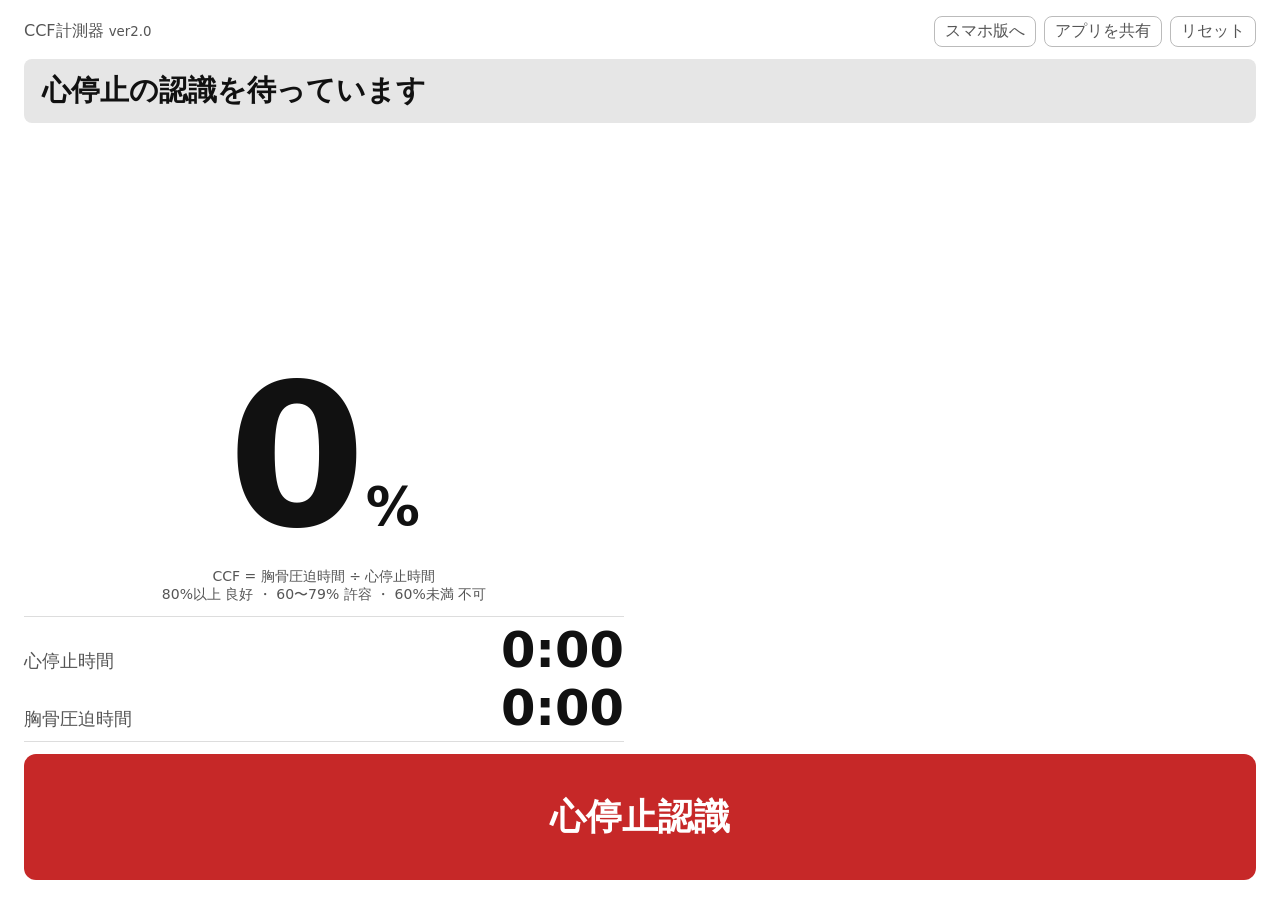
==== commit 33de182c: "initial commit (ver. 2.0)" ====
--- a/index.html
+++ b/index.html
@@ -7,7 +7,7 @@
 kodaka@tokyo-med.ac.jp
 
 Copyright 2023-2026 keiimai (https://github.com/keiimai)
-Modified from the original. Last modified: 2026-11-08.
+Modified from the original. Last modified: 2026-10-27.
 
 This program is free software:
 you can redistribute it and/or modify it under the terms of the GNU General Public License
@@ -27,52 +27,90 @@
 <html lang="ja">
 <head>
   <meta charset="UTF-8" />
-  <meta name="viewport" content="width=device-width, initial-scale=1.0" />
-  <title>川崎ECCトレーニングサイト CCF計測器 ver1.0</title>
+  <meta name="viewport" content="width=device-width, initial-scale=1.0, viewport-fit=cover" />
+  <title data-label="pageTitle">川崎ECCトレーニングサイト CCF計測器 ver2.0</title>
   <link rel="stylesheet" href="css/style.css" />
   <link rel="stylesheet" href="css/qr.css" />
+  <script src="js/layout.js"></script>
   <link rel="manifest" href="manifest.webmanifest" />
   <link rel="apple-touch-icon" href="icons/icon-180.png" />
   <meta name="theme-color" content="#228b22" />
 </head>
 
 <body>
-  <div id="top-button-container">
-    <button type="button" id="button-reset" data-label="reset">リセット</button>
-    <button type="button" id="button-qr" data-label="qr">QR</button>
+  <div class="app">
+    <header>
+      <span class="title"><span data-label="appName">CCF計測器</span> <small>ver2.0</small></span>
+      <div class="header-buttons">
+        <button type="button" id="button-layout" hidden>スマホ版へ</button>
+        <button type="button" id="button-qr" data-label="shareApp">アプリを共有</button>
+        <button type="button" id="button-reset" data-label="reset">リセット</button>
+      </div>
+    </header>
+
+    <div id="status-banner" class="banner tone-neutral">
+      <span id="status-text">心停止の認識を待っています</span>
+      <span id="live-gap" class="num"></span>
+    </div>
+
+    <div id="ccf-block" class="ccf">
+      <div><span id="ccf-value" class="num">0</span><span class="ccf-unit">%</span></div>
+      <span id="ccf-rating"></span>
+    </div>
+    <p id="legend" class="legend"></p>
+
+    <dl class="times">
+      <div><dt data-label="arrestTime">心停止時間</dt><dd id="time-arrest" class="num">0:00</dd></div>
+      <div><dt data-label="compressionTime">胸骨圧迫時間</dt><dd id="time-compression" class="num">0:00</dd></div>
+    </dl>
+
+    <section class="log-area">
+      <p id="log-summary"></p>
+      <ol id="log" class="num"></ol>
+    </section>
+
+    <div class="controls">
+      <button type="button" id="button-finish" data-label="finishButton" hidden>終了（ROSC・蘇生中止）</button>
+      <div id="main-row" class="main-row">
+        <button type="button" id="button-main" class="tone-arrest">心停止認識</button>
+        <button type="button" id="button-defib" hidden><span id="defib-label" data-label="defibButton">初回除細動</span><span id="defib-elapsed" class="num"></span></button>
+      </div>
+      <div id="result-row" class="result-row" hidden>
+        <button type="button" id="button-show-result" data-label="showResultButton">結果を表示</button>
+        <button type="button" id="button-handoff" data-label="handoffButton">結果を渡す</button>
+      </div>
+    </div>
   </div>
 
-  <main>
-    <div id="time_cpr">00:00:00.0</div>
-    <div id="time_cc">00:00:00.0</div>
-
-    <div id="rate-status-wrapper">
-      <div id="rate">0</div>
-      <div id="status-text">計測待機中</div>
-    </div>
-
-    <div id="log_interruption"></div>
-  </main>
-
-  <div id="bottom-button-container">
-    <button type="button" id="button-cc" data-label="cc">胸骨圧迫時間</button>
-    <button type="button" id="button-cpr" data-label="cpr">心停止時間</button>
-  </div>
-
-  <div id="qr-overlay" class="qr-overlay" role="dialog" aria-modal="true" aria-label="このページの QR コード" hidden>
-    <p class="qr-heading" data-label="qrHeading">このページの QR コード</p>
+  <div id="qr-overlay" class="qr-overlay" data-opener="button-qr" role="dialog" aria-modal="true" aria-label="アプリを共有" data-label-aria="shareApp" hidden>
+    <p class="qr-heading" data-label="shareApp">アプリを共有</p>
     <!-- QR コードの画像と URL は src/make_qr.py で作る（手で書き換えない） -->
     <!-- qr:begin -->
     <img class="qr-image" width="37" height="37" alt="QR コード：https://keiimai.github.io/kwskCCF/"
       src="[data-uri]" />
     <p class="qr-url">https://keiimai.github.io/kwskCCF/</p>
     <!-- qr:end -->
-    <p class="qr-trademark" data-label="qrTrademark">QRコードは株式会社デンソーウェーブの登録商標です</p>
     <button type="button" class="qr-close" data-label="close">閉じる</button>
   </div>
 
+  <div id="handoff-overlay" class="qr-overlay" role="dialog" aria-modal="true" aria-label="結果を渡す" data-label-aria="handoffButton" hidden>
+    <p class="qr-heading" data-label="handoffButton">結果を渡す</p>
+    <p id="handoff-summary" class="handoff-summary"></p>
+    <canvas id="handoff-qr" class="qr-image handoff-qr" role="img" aria-label="結果ページを開く図" data-label-aria="handoffQrLabel"></canvas>
+    <p class="qr-note" data-label="handoffNote">iPad などのカメラで読み取ると、<br />大きな画面で結果が開きます。</p>
+    <p class="handoff-check" data-label="handoffCheck">開いた結果の終了時刻と CCF が、<br />上と同じか確かめてください。</p>
+    <p class="handoff-hint" data-label="handoffHint">カメラで読めない PC には、リンクを送ります。</p>
+    <input type="text" id="handoff-url" class="link-field qr-keep" readonly aria-label="結果ページのリンク" data-label-aria="handoffUrlLabel" />
+    <button type="button" id="handoff-send" class="handoff-send qr-keep"></button>
+    <p id="handoff-message" class="qr-note handoff-message" aria-live="polite"></p>
+    <button type="button" class="qr-close" data-label="close">閉じる</button>
+  </div>
+
+  <script src="js/timer.js"></script>
   <script src="js/labels.js"></script>
-  <script src="js/timer.js"></script>
+  <script src="js/qrcode.js"></script>
+  <script src="js/share.js"></script>
+  <script src="js/handoff.js"></script>
   <script src="js/app.js"></script>
   <script src="js/qr.js"></script>
   <script src="js/offline.js"></script>
--- a/css/style.css
+++ b/css/style.css
@@ -4,23 +4,64 @@
  * Copyright 2023-2026 keiimai (modifications)
  */
 
+/* 色。js/labels.js の tone と対応する */
+:root {
+  --text: #111;
+  --muted: #555;
+  --line: #ddd;
+  --neutral: #e6e6e6;
+
+  --good: #1e7b34;        /* 良好・圧迫中 */
+  --good-bg: #e3f4e6;
+  --good-fill: #228b22;
+
+  --acceptable: #8a5a00;  /* 許容・初回圧迫前・中断中・除細動前 */
+  --acceptable-bg: #fff1c2;
+  --warning-fill: #f2b705;
+  --on-warning: #2b1d00;
+
+  --poor: #b71c1c;        /* 不可・10秒超の中断・1分超の除細動 */
+  --poor-bg: #fde7e7;
+  --danger-fill: #c62828;
+
+  --start-fill: #2f3b45;  /* 圧迫開始ボタン */
+}
+
+html,
+body {
+  height: 100%;
+}
+
 body {
   margin: 0;
-  padding: 60px 8px 100px; /* 上下の固定ボタンに隠れないように */
   background-color: #fff;
-  color: #000;
-  font-family: monospace;
+  color: var(--text);
+  font-family: system-ui, -apple-system, "Hiragino Sans", "Noto Sans JP", sans-serif;
+}
+
+/* 画面の高さに収め、ボタンは常に一番下に置く。ログだけがスクロールする */
+.app {
+  display: flex;
+  flex-direction: column;
+  gap: 8px;
+  height: 100vh;
+  height: 100dvh;
+  max-width: 640px;
+  margin: 0 auto;
+  padding: 8px 12px calc(12px + env(safe-area-inset-bottom));
+  box-sizing: border-box;
+}
+
+.num {
+  font-variant-numeric: tabular-nums;
 }
 
 button {
   -webkit-appearance: none;
   appearance: none;
-  border-radius: 5px;
-  border: 1px solid #DDD;
+  font-family: inherit;
+  border-radius: 8px;
   cursor: pointer;
-  font-size: 20px;
-  color: #fff;
-  background-color: #8FBC8F;
   /* 連打したときにダブルタップで拡大されたり文字が選択されたりしないように */
   touch-action: manipulation;
   -webkit-user-select: none;
@@ -28,80 +69,341 @@
   -webkit-tap-highlight-color: transparent;
 }
 
-button.active {
-  background-color: #228B22;
-}
-
-#top-button-container,
-#bottom-button-container {
-  position: fixed;
-  left: 0;
-  width: 100%;
-  padding: 10px 0;
-  box-sizing: border-box;
-  background-color: rgba(255, 255, 255, 0.9);
-  z-index: 1000;
-  display: flex;
+[hidden] {
+  display: none !important;
+}
+
+header {
+  display: flex;
+  justify-content: space-between;
+  align-items: center;
+  gap: 8px;
+}
+
+.title {
+  font-size: 14px;
+  color: var(--muted);
+}
+
+/* 折り返すときは、版の表記を途中で切らない */
+.title small {
+  white-space: nowrap;
+}
+
+/* 狭い画面では、ボタンの文字を折り返さず、左の題名のほうを折り返す */
+.header-buttons {
+  display: flex;
+  flex-shrink: 0;
+  gap: 8px;
+}
+
+#button-layout,
+#button-qr,
+#button-reset {
+  font-size: 14px;
+  padding: 4px 10px;
+  white-space: nowrap;
+  background-color: #fff;
+  color: var(--muted);
+  border: 1px solid #bbb;
+}
+
+.banner {
+  display: flex;
+  justify-content: space-between;
+  align-items: center;
+  border-radius: 8px;
+  padding: 10px 14px;
+  font-size: clamp(18px, 5.5vw, 28px);
+  font-weight: bold;
+}
+
+.banner.tone-neutral { background-color: var(--neutral); color: var(--text); }
+.banner.tone-warning { background-color: var(--warning-fill); color: var(--on-warning); }
+.banner.tone-good { background-color: var(--good-fill); color: #fff; }
+.banner.tone-danger { background-color: var(--danger-fill); color: #fff; }
+
+.ccf {
+  display: flex;
+  align-items: center;
   justify-content: center;
-  gap: 2%;
-}
-
-#top-button-container {
-  top: 0;
-}
-
-#bottom-button-container {
-  bottom: 0;
-}
-
-#button-reset {
-  width: 73%;
-  height: 30px;
+  gap: 12px;
+  font-weight: bold;
+}
+
+/* スマホでは、ログが見える高さを残すため大きくしすぎない */
+#ccf-value {
+  font-size: clamp(56px, 17vw, 96px);
+  line-height: 1;
+}
+
+.ccf-unit {
+  font-size: clamp(20px, 6vw, 36px);
+}
+
+#ccf-rating {
+  font-size: clamp(16px, 4.8vw, 24px);
+  padding: 4px 12px;
+  border-radius: 8px;
+}
+
+#ccf-rating:empty {
+  display: none;
+}
+
+.rating-good { color: var(--good); }
+.rating-good #ccf-rating { background-color: var(--good-bg); }
+.rating-acceptable { color: var(--acceptable); }
+.rating-acceptable #ccf-rating { background-color: var(--acceptable-bg); }
+.rating-poor { color: var(--poor); }
+.rating-poor #ccf-rating { background-color: var(--poor-bg); }
+
+.legend {
+  margin: 0;
+  text-align: center;
+  font-size: 12px;
+  color: var(--muted);
+  white-space: pre-line;
+}
+
+.times {
+  margin: 0;
+  padding: 4px 0;
+  border-top: 1px solid var(--line);
+  border-bottom: 1px solid var(--line);
+}
+
+.times div {
+  display: flex;
+  justify-content: space-between;
+  align-items: baseline;
+}
+
+.times dt {
+  font-size: 15px;
+  color: var(--muted);
+}
+
+.times dd {
+  margin: 0;
+  font-size: clamp(24px, 7vw, 40px);
+  font-weight: bold;
+}
+
+.log-area {
+  flex: 1;
+  min-height: 0;
+  overflow-y: auto;
+}
+
+#log-summary {
+  margin: 0 0 4px;
+  font-size: 14px;
+  color: var(--muted);
+}
+
+#log {
+  list-style: none;
+  margin: 0;
+  padding: 0;
+  display: flex;
+  flex-direction: column;
+  gap: 4px;
+}
+
+/* 1 行 = 見出し・長さ・始まった時刻。列の幅をそろえて、上から順に読めるようにする */
+.log-item {
+  display: grid;
+  grid-template-columns: 9em 6.5em 1fr;
+  align-items: baseline;
+  gap: 8px;
+  font-size: 15px;
+  padding: 4px 8px;
+  border-radius: 6px;
+  background-color: #f3f3f3;
+}
+
+.log-duration {
+  text-align: right;
+}
+
+.log-item.good {
+  background-color: var(--good-bg);
+  color: var(--good);
+  font-weight: bold;
+}
+
+.log-item.over {
+  background-color: var(--poor-bg);
+  color: var(--poor);
+  font-weight: bold;
+}
+
+.log-note {
+  font-size: 12px;
+  font-weight: normal;
+  color: var(--muted);
+}
+
+.log-item.over .log-note {
+  color: inherit;
+}
+
+/* 下のボタン。一番押す胸骨圧迫ボタンを一番大きく、親指の届く位置に置く。
+   終了ボタンは 1 回押すと終了するので、押し間違えないよう胸骨圧迫ボタンとの間を空ける。
+   初回除細動ボタンは胸骨圧迫ボタンの右に並べ、押すと消える */
+.controls {
+  display: flex;
+  flex-direction: column;
+  gap: 32px;
+}
+
+#button-finish {
+  height: 44px;
+  font-size: 16px;
+  background-color: #fff;
+  color: var(--text);
+  border: 1px solid #bbb;
+}
+
+.main-row {
+  display: flex;
+  gap: 12px;
+}
+
+#button-main {
+  flex: 1;
+  height: clamp(88px, 16vh, 140px);
+  font-size: clamp(22px, 7vw, 32px);
+  font-weight: bold;
+  color: #fff;
+  border: none;
+  border-radius: 12px;
+}
+
+#button-main.tone-arrest { background-color: var(--danger-fill); }
+#button-main.tone-start { background-color: var(--start-fill); }
+#button-main.tone-stop { background-color: var(--good-fill); }
+
+#button-defib {
+  width: 34%;
+  font-size: clamp(16px, 4.8vw, 22px);
+  font-weight: bold;
+  border: none;
+  border-radius: 12px;
+}
+
+#button-defib span {
+  display: block;
+}
+
+#button-defib.tone-defib { background-color: var(--warning-fill); color: var(--on-warning); }
+#button-defib.tone-late { background-color: var(--danger-fill); color: #fff; }
+
+/* 終了後は、計測のボタンの場所に結果を渡すボタンを出す */
+.result-row {
+  display: flex;
+  gap: 12px;
+}
+
+.result-row button {
+  flex: 1;
+  height: 72px;
+  font-size: clamp(17px, 5vw, 22px);
+  font-weight: bold;
+  border-radius: 12px;
+}
+
+#button-show-result {
+  background-color: var(--start-fill);
+  color: #fff;
+  border: none;
+}
+
+#button-handoff {
+  background-color: #fff;
+  color: var(--text);
+  border: 1px solid #bbb;
+}
+
+/*
+ * タブレット版（iPad や PC のブラウザなど、大きな画面用）。<html> に layout-large があるときだけ効く。
+ * layout-large は js/layout.js が付ける。ふだんは画面の大きさ（幅 768px 以上・高さ 600px 以上）で決め、
+ * 「スマホ版へ」「タブレット版へ」を押したときは、その選んだ表示にする
+ */
+.layout-large .app {
+  max-width: 1400px;
+  gap: 12px;
+  padding: 16px 24px calc(20px + env(safe-area-inset-bottom));
+}
+
+.layout-large .title,
+.layout-large #button-layout,
+.layout-large #button-qr,
+.layout-large #button-reset { font-size: 16px; }
+
+.layout-large .banner {
+  padding: 12px 18px;
+  font-size: clamp(24px, 3.2vh, 34px);
+}
+
+.layout-large #ccf-value { font-size: clamp(120px, 22vh, 240px); }
+.layout-large .ccf-unit { font-size: clamp(40px, 6vh, 72px); }
+.layout-large #ccf-rating { font-size: clamp(24px, 3.4vh, 36px); }
+.layout-large .legend { font-size: 14px; }
+.layout-large .times dt { font-size: 18px; }
+.layout-large .times dd { font-size: clamp(36px, 5.5vh, 56px); }
+.layout-large #log-summary { font-size: 16px; }
+
+.layout-large .log-item {
   font-size: 18px;
-}
-
-#button-qr {
-  width: 20%;
-  height: 30px;
+  padding: 6px 10px;
+}
+
+.layout-large .log-note { font-size: 14px; }
+
+.layout-large #button-finish {
+  height: 52px;
   font-size: 18px;
 }
 
-#button-cc {
-  width: 63%;
-  height: 60px;
-}
-
-#button-cpr {
-  width: 35%;
-  height: 60px;
-}
-
-#time_cpr,
-#time_cc {
-  font-size: 16vw;
-  font-weight: bold;
-}
-
-#rate-status-wrapper {
-  display: flex;
-  align-items: center;
-  justify-content: space-between;
-  margin-top: 10px;
-}
-
-#rate {
-  color: #228B22;
-  font-size: 35vw;
-}
-
-#status-text {
-  color: blue;
-  font-size: 20px;
-  font-weight: bold;
-  padding-left: 20px;
-  font-family: sans-serif;
-}
-
-#log_interruption {
-  font-size: 7vw;
-}
+.layout-large #button-main {
+  height: clamp(110px, 14vh, 160px);
+  font-size: clamp(30px, 4vh, 40px);
+}
+
+.layout-large #button-defib {
+  width: 28%;
+  font-size: clamp(22px, 3vh, 30px);
+}
+
+.layout-large .result-row button {
+  height: 88px;
+  font-size: 26px;
+}
+
+/* タブレット版の横向き：左に CCF と時間、右にログを並べ、ボタンは下に横長に置く */
+@media (orientation: landscape) {
+  .layout-large .app {
+    display: grid;
+    grid-template-columns: minmax(0, 1fr) minmax(0, 1fr);
+    grid-template-rows: auto auto 1fr auto auto auto;
+    grid-template-areas:
+      "header header"
+      "banner banner"
+      "ccf log"
+      "legend log"
+      "times log"
+      "controls controls";
+    column-gap: 32px;
+  }
+
+  .layout-large header { grid-area: header; }
+  .layout-large .banner { grid-area: banner; }
+  /* CCF は説明のすぐ上に寄せる */
+  .layout-large .ccf { grid-area: ccf; align-self: end; }
+  .layout-large .legend { grid-area: legend; }
+  .layout-large .times { grid-area: times; }
+  .layout-large .log-area { grid-area: log; }
+  .layout-large .controls { grid-area: controls; }
+}
--- a/css/qr.css
+++ b/css/qr.css
@@ -13,7 +13,9 @@
   display: flex;
   flex-direction: column;
   align-items: center;
-  justify-content: center;
+  /* 画面の高さに収まらないときは、上下を切らずにスクロールできるようにする */
+  justify-content: flex-start;
+  overflow-y: auto;
   gap: 16px;
   padding: 16px;
   box-sizing: border-box;
@@ -21,6 +23,15 @@
   color: #111;
   font-family: system-ui, -apple-system, "Hiragino Sans", "Noto Sans JP", sans-serif;
   text-align: center;
+}
+
+/* 収まるときは上下の余白を同じにして、真ん中に置く */
+.qr-overlay > :first-child {
+  margin-top: auto;
+}
+
+.qr-overlay > :last-child {
+  margin-bottom: auto;
 }
 
 .qr-overlay[hidden] {
@@ -34,7 +45,7 @@
 }
 
 /*
- * 画像は 1 マス = 1 ピクセルの小さな PNG。
+ * ページの QR は 1 マス = 1 ピクセルの小さな PNG、結果を渡す画面の図は canvas に描く。
  * 画面の幅と高さの小さいほうに合わせて拡大し、ぼやけないようにマスの角をそのまま保つ。
  */
 .qr-image {
@@ -45,18 +56,107 @@
   image-rendering: pixelated;
 }
 
+.qr-note {
+  margin: 0;
+  font-size: 15px;
+  line-height: 1.5;
+  white-space: pre-line;
+}
+
+/* 結果を渡す画面。説明やリンクの欄が増えるぶん、図を少し小さくし、間を詰める */
+#handoff-overlay {
+  gap: 12px;
+}
+
+.handoff-qr {
+  width: min(70vw, 34vh);
+}
+
+/* 渡す結果の終了時刻と CCF */
+.handoff-summary {
+  display: flex;
+  flex-wrap: wrap;
+  justify-content: center;
+  align-items: baseline;
+  gap: 4px 14px;
+  margin: 0;
+  padding: 8px 16px;
+  border-radius: 10px;
+  background-color: #f3f3f3;
+  font-size: 17px;
+  font-weight: bold;
+}
+
+.handoff-summary b {
+  font-size: 24px;
+}
+
+.handoff-summary em {
+  margin-left: 8px;
+  padding: 2px 8px;
+  border-radius: 6px;
+  font-size: 14px;
+  font-style: normal;
+}
+
+.handoff-ccf.rating-good em { background-color: var(--good-bg); }
+.handoff-ccf.rating-acceptable em { background-color: var(--acceptable-bg); }
+.handoff-ccf.rating-poor em { background-color: var(--poor-bg); }
+
+.handoff-check {
+  margin: 0;
+  font-size: 13px;
+  font-weight: bold;
+  line-height: 1.5;
+  color: #333;
+}
+
+.handoff-hint {
+  margin: 0;
+  font-size: 13px;
+  color: #555;
+}
+
+/* リンクの欄とボタンは、押しても画面を閉じない（.qr-keep） */
+.link-field {
+  box-sizing: border-box;
+  width: min(90vw, 560px);
+  padding: 10px 12px;
+  border: 1px solid #bbb;
+  border-radius: 8px;
+  font-family: inherit;
+  font-size: 14px;
+  color: #111;
+  background-color: #f7f7f7;
+  -webkit-user-select: text;
+  user-select: text;
+}
+
+.handoff-send {
+  -webkit-appearance: none;
+  appearance: none;
+  width: min(90vw, 560px);
+  height: 52px;
+  border: none;
+  border-radius: 12px;
+  background-color: #2f3b45;
+  color: #fff;
+  font-family: inherit;
+  font-size: 18px;
+  font-weight: bold;
+  cursor: pointer;
+  touch-action: manipulation;
+}
+
+.handoff-message:empty {
+  display: none;
+}
+
 .qr-url {
   margin: 0;
   font-size: 14px;
   color: #555;
   word-break: break-all;
-}
-
-/* 登録商標文。小さく、ただし読める大きさで表示する */
-.qr-trademark {
-  margin: 0;
-  font-size: 12px;
-  color: #555;
 }
 
 .qr-close {
